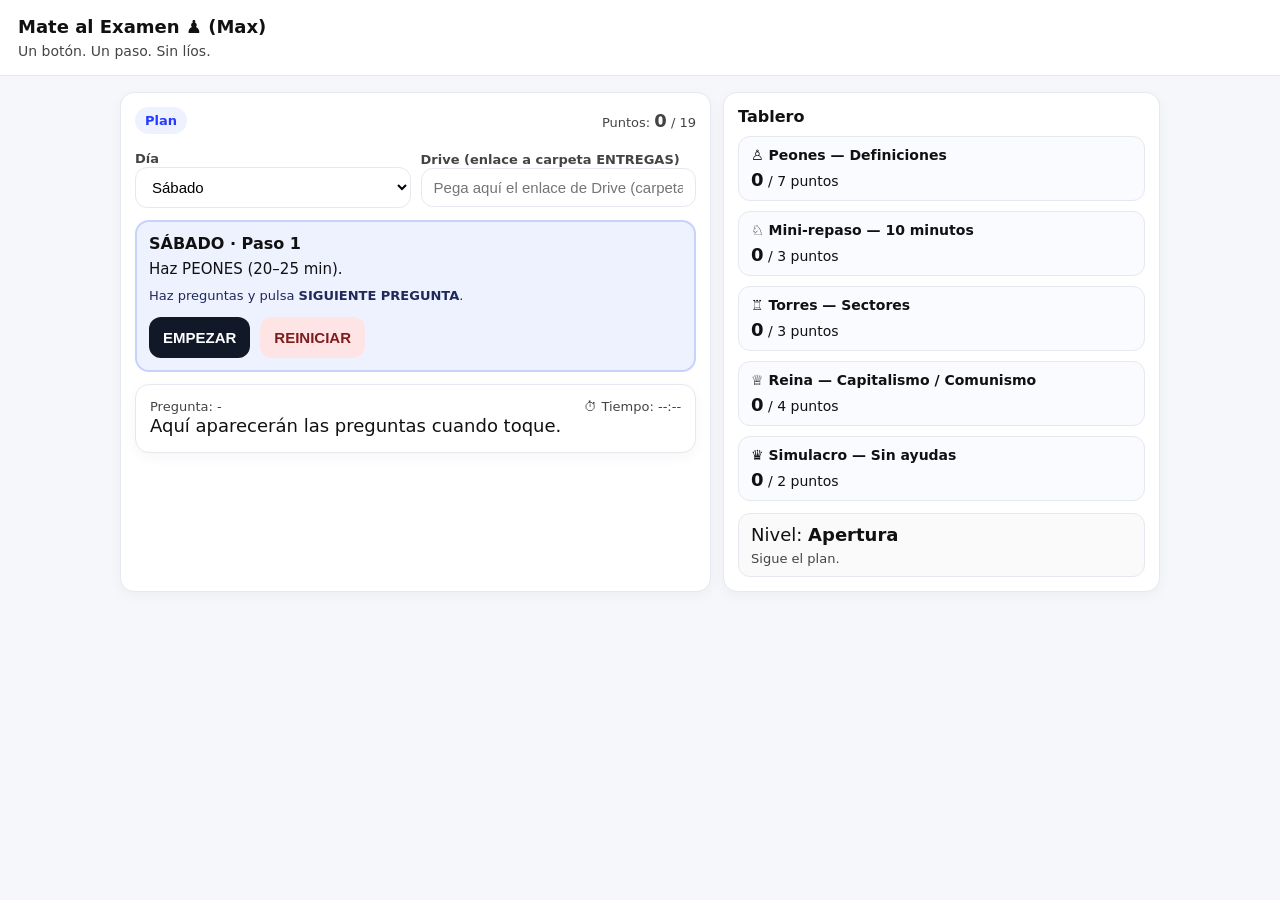
==== index.html @ e2fe70db "Add files via upload" ====
<!doctype html>
<html lang="es">
<head>
  <meta charset="utf-8" />
  <meta name="viewport" content="width=device-width,initial-scale=1" />
  <title>Mate al Examen ♟️ (Max)</title>
  <style>
    :root{font-size:18px}
    body{font-family:system-ui,-apple-system,Segoe UI,Roboto,Arial,sans-serif;margin:0;background:#f6f7fb;color:#111}
    header{background:#fff;padding:16px 18px;border-bottom:1px solid #e6e8ef;position:sticky;top:0;z-index:5}
    h1{font-size:18px;margin:0 0 6px 0}
    .sub{font-size:14px;color:#444;margin:0}
    main{max-width:1040px;margin:0 auto;padding:16px}
    .row{display:grid;grid-template-columns:1fr;gap:12px}
    .card{background:#fff;border:1px solid #e6e8ef;border-radius:14px;padding:14px;box-shadow:0 4px 14px rgba(0,0,0,.04)}
    .meta{font-size:13px;color:#444}
    .pill{display:inline-block;padding:6px 10px;border-radius:999px;background:#eef2ff;color:#243bff;font-weight:900;font-size:13px}
    .big{font-size:18px;font-weight:900}
    .controls{display:flex;gap:10px;flex-wrap:wrap;align-items:center}
    button{border:0;border-radius:12px;padding:12px 14px;cursor:pointer;font-weight:900;font-size:15px}
    button:disabled{opacity:.45;cursor:not-allowed}
    .btnPrimary{background:#111827;color:#fff}
    .btnGhost{background:#eef2ff;color:#1f2a5a}
    .btnDanger{background:#ffe4e6;color:#7f1d1d}
    select,input[type="url"],textarea{
      width:100%;padding:10px 12px;border-radius:12px;border:1px solid #e6e8ef;font-size:15px;
      background:#fff;box-sizing:border-box
    }
    textarea{min-height:84px;resize:vertical}

    .board{display:grid;grid-template-columns:1fr;gap:10px}
    .piece{border:1px solid #e6e8ef;border-radius:12px;padding:10px 12px;background:#fafbff}
    .piece h3{margin:0;font-size:14px}
    .piece p{margin:6px 0 0 0;font-size:14px}

    .qTop{display:flex;justify-content:space-between;align-items:center;gap:8px;flex-wrap:wrap}
    .qTitle{font-size:16px;font-weight:900;margin:10px 0 8px 0}
    .qText{margin:0 0 10px 0;line-height:1.35}
    .choices{display:grid;gap:10px}
    .choice{
      border:2px solid #e6e8ef;border-radius:12px;padding:10px 12px;background:#fff;
      display:flex;gap:10px;align-items:flex-start;cursor:pointer
    }
    .choice input{margin-top:4px;transform:scale(1.2)}
    .choice strong{font-size:14px}
    .choice span{font-size:15px}
    .choice.correct{border-color:#16a34a;background:#ecfdf5}
    .choice.wrong{border-color:#dc2626;background:#fef2f2}

    .feedback{margin-top:10px;padding:10px 12px;border-radius:12px;border:1px solid #e6e8ef;background:#fafafa}
    .feedback .ok{color:#166534;font-weight:900}
    .feedback .no{color:#7f1d1d;font-weight:900}
    .hidden{display:none}

    .stepBox{border:2px solid #c7d2fe;background:#eef2ff;border-radius:14px;padding:12px}
    .stepTitle{font-weight:900;font-size:16px;margin:0 0 6px 0}
    .stepLine{margin:0;font-size:15px;line-height:1.35}
    .stepHint{margin:8px 0 0 0;font-size:13px;color:#1f2a5a;line-height:1.35}

    .writeBox{border:2px solid #e6e8ef;border-radius:12px;padding:12px;background:#fff}
    .badge{display:inline-block;padding:2px 8px;border-radius:999px;border:1px solid #e6e8ef;font-size:12px;margin-right:6px;margin-top:6px}
    .badge.ok{border-color:#16a34a;background:#ecfdf5}
    .badge.no{border-color:#dc2626;background:#fef2f2}

    .bannerDone{border:2px solid #16a34a;background:#ecfdf5;border-radius:14px;padding:12px;margin-top:12px}
    .bannerDone .t{font-weight:1000;font-size:18px;margin:0 0 6px 0}
    .bannerDone .p{margin:0;font-size:15px}
    .bannerDone .next{margin-top:10px;font-size:15px;font-weight:900}

    @media (min-width:980px){.row{grid-template-columns:1.15fr .85fr}}
  </style>
</head>

<body>
<header>
  <h1>Mate al Examen ♟️ (Max)</h1>
  <p class="sub">Un botón. Un paso. Sin líos.</p>
</header>

<main>
  <div class="row">
    <!-- IZQ -->
    <section class="card">
      <div class="qTop">
        <span class="pill" id="modePill">Plan</span>
        <span class="meta">Puntos: <span class="big" id="points">0</span> / <span id="pointsMax">0</span></span>
      </div>

      <div class="controls" style="margin-top:12px;">
        <div style="flex:1;min-width:230px;">
          <label class="meta"><strong>Día</strong></label>
          <select id="daySelect">
            <option value="sat">Sábado</option>
            <option value="sun">Domingo</option>
            <option value="mon">Lunes</option>
            <option value="tue">Martes</option>
          </select>
        </div>
        <div style="flex:1;min-width:230px;">
          <label class="meta"><strong>Drive (enlace a carpeta ENTREGAS)</strong></label>
          <input id="driveLink" type="url" placeholder="Pega aquí el enlace de Drive (carpeta ENTREGAS)" />
        </div>
      </div>

      <div class="stepBox" style="margin-top:12px;">
        <p class="stepTitle" id="stepTitle">Pulsa EMPEZAR</p>
        <p class="stepLine" id="stepLine">Hoy haremos una parte del examen.</p>
        <p class="stepHint" id="stepHint">Regla: usa EMPEZAR y SIGUIENTE PREGUNTA.</p>

        <div class="controls" style="margin-top:12px;">
          <button class="btnPrimary" id="mainBtn">EMPEZAR</button>
          <button class="btnGhost hidden" id="openDriveBtn">ABRIR DRIVE</button>
          <button class="btnDanger" id="resetBtn">REINICIAR</button>
        </div>
      </div>

      <section class="card" style="margin-top:12px;">
        <div class="qTop">
          <div class="meta" id="qMeta">Pregunta: -</div>
          <div class="meta">⏱ Tiempo: <span id="timer">--:--</span></div>
        </div>

        <div id="quizArea" class="hidden">
          <div class="qTitle" id="qTitle"></div>
          <p class="qText" id="qText"></p>

          <div class="choices hidden" id="choices"></div>

          <div class="writeBox hidden" id="writeArea">
            <label class="meta"><strong>Escribe 1 línea</strong> (máx. 12–14 palabras)</label>
            <textarea id="writeInput" placeholder="Ejemplo: La agricultura es el trabajo de la tierra para obtener alimentos."></textarea>
            <div class="controls" style="margin-top:10px;">
              <button class="btnPrimary" id="checkWriteBtn">COMPROBAR</button>
              <button class="btnGhost" id="showModelBtn">VER MODELO</button>
            </div>
            <div class="meta" style="margin-top:8px;">Plantilla: <strong>“X es…” + “para…”</strong> + punto.</div>
          </div>

          <div class="feedback hidden" id="feedbackBox">
            <div id="feedbackMain"></div>
            <div class="meta" id="feedbackTip" style="margin-top:6px;"></div>
            <div class="meta" id="keywordBox" style="margin-top:8px;"></div>
          </div>

          <div class="controls" style="margin-top:12px;">
            <button class="btnGhost" id="nextBtn" disabled>SIGUIENTE PREGUNTA</button>
          </div>

          <div class="bannerDone hidden" id="doneBanner">
            <p class="t" id="doneTitle">✅ Hecho</p>
            <p class="p" id="doneText">Ahora toca el siguiente paso.</p>
            <p class="next">👉 PULSA <strong>CONTINUAR</strong> arriba.</p>
          </div>
        </div>

        <div id="idleArea">
          <p style="margin:0;line-height:1.35;">Aquí aparecerán las preguntas cuando toque.</p>
        </div>
      </section>
    </section>

    <!-- DER -->
    <section class="card">
      <h2 style="margin:0 0 10px 0;font-size:16px;">Tablero</h2>
      <div class="board" id="board"></div>
      <div class="feedback" style="margin-top:12px;">
        Nivel: <strong id="levelText">Apertura</strong>
        <div class="meta" id="levelHint" style="margin-top:6px;"></div>
      </div>
    </section>
  </div>
</main>

<script>
/* =======================
   PREGUNTAS (claras)
   ======================= */
const QUESTION_BANK = [
  { id:"peones", title:"♙ Peones — Definiciones", pointsPerQuestion:1, timeLimitSeconds: 7*60,
    questions:[
      { type:"mc", title:"Empresa", text:"¿Qué es una <strong>empresa</strong>?",
        explanation:"Empresa = grupo organizado que produce o vende bienes/servicios.",
        choices:[
          {label:"A", text:"Grupo organizado que produce o vende bienes/servicios.", correct:true},
          {label:"B", text:"Solo un supermercado.", correct:false},
          {label:"C", text:"Una ley del Estado.", correct:false},
        ]},
      { type:"mc", title:"Demanda", text:"La <strong>demanda</strong> es…",
        explanation:"Demanda = lo que la gente quiere y puede comprar.",
        choices:[
          {label:"A", text:"Lo que la gente quiere y puede comprar.", correct:true},
          {label:"B", text:"Lo que hay para vender.", correct:false},
          {label:"C", text:"El dinero que paga la empresa.", correct:false},
        ]},
      { type:"short", title:"Agricultura (1 línea)", text:"¿Qué es la <strong>agricultura</strong>?",
        model:"La agricultura es el trabajo de la tierra para obtener alimentos.",
        keywords:["tierra","trabajo","alimentos","cultivos"], minKeywords:2 },
      { type:"short", title:"Capital (1 línea)", text:"¿Qué es el <strong>capital</strong>?",
        model:"El capital es dinero y máquinas que se usan para producir.",
        keywords:["dinero","maquinas","producir"], minKeywords:2 },
      { type:"short", title:"Sindicatos (1 línea)", text:"¿Qué son los <strong>sindicatos</strong>?",
        model:"Los sindicatos son grupos de trabajadores que defienden derechos.",
        keywords:["trabajadores","defienden","derechos","salario","condiciones"], minKeywords:2 },
      { type:"short", title:"Globalización (1 línea)", text:"¿Qué es la <strong>globalización</strong>?",
        model:"La globalización es la conexión económica entre países (comercio).",
        keywords:["conexion","paises","comercio","mundo"], minKeywords:2 },
      { type:"short", title:"Patronal (1 línea)", text:"¿Qué es la <strong>patronal</strong>?",
        model:"La patronal representa a los empresarios y a las empresas.",
        keywords:["empresarios","empresas","representa"], minKeywords:2 },
    ]
  },

  { id:"minirepaso", title:"♘ Mini-repaso — 10 minutos", pointsPerQuestion:1, timeLimitSeconds: 10*60,
    questions:[
      { type:"mc", title:"Mini: Globalización", text:"Globalización significa…",
        explanation:"Conexión económica entre países.",
        choices:[
          {label:"A", text:"Economías conectadas entre países (comercio/empresas).", correct:true},
          {label:"B", text:"Vivir siempre en el mismo barrio.", correct:false},
          {label:"C", text:"Que el Estado fija todos los precios siempre.", correct:false},
        ]},
      { type:"mc", title:"Mini: Empresa", text:"Una empresa es…",
        explanation:"Organización que produce/vende bienes o servicios.",
        choices:[
          {label:"A", text:"Un grupo organizado que produce o vende bienes/servicios.", correct:true},
          {label:"B", text:"Una asignatura.", correct:false},
          {label:"C", text:"Un impuesto.", correct:false},
        ]},
      { type:"short", title:"⭐ BONUS: ejemplo real (1 línea)", text:"Escribe 1 ejemplo real de globalización.",
        model:"Ejemplo: Camiseta comprada aquí, fabricada en otro país.",
        keywords:["pais","fabric","compr","marca","china","espana","eeuu","vietnam","mundo"], minKeywords:1 },
    ]
  },

  { id:"torres", title:"♖ Torres — Sectores", pointsPerQuestion:1, timeLimitSeconds: 7*60,
    questions:[
      { type:"mc", title:"Ganadería", text:"La <strong>ganadería</strong> es del sector…",
        explanation:"Ganadería = sector primario.",
        choices:[
          {label:"A", text:"Primario", correct:true},
          {label:"B", text:"Secundario", correct:false},
          {label:"C", text:"Terciario", correct:false},
        ]},
      { type:"mc", title:"Comercio", text:"El <strong>comercio</strong> es del sector…",
        explanation:"Comercio = sector terciario.",
        choices:[
          {label:"A", text:"Primario", correct:false},
          {label:"B", text:"Secundario", correct:false},
          {label:"C", text:"Terciario", correct:true},
        ]},
      { type:"short", title:"Sector primario (1 línea)", text:"Define <strong>sector primario</strong>.",
        model:"Sector primario: obtiene recursos de la naturaleza (agricultura, pesca).",
        keywords:["naturaleza","recursos","agricultura","pesca","mineria"], minKeywords:2 },
    ]
  },

  { id:"reina", title:"♕ Reina — Capitalismo / Comunismo", pointsPerQuestion:1, timeLimitSeconds: 7*60,
    questions:[
      { type:"short", title:"Capitalismo (1 línea)", text:"Explica <strong>sistema capitalista</strong>.",
        model:"Capitalismo: propiedad privada y precios por oferta y demanda.",
        keywords:["propiedad","privada","oferta","demanda","precios"], minKeywords:2 },
      { type:"short", title:"Comunismo (1 línea)", text:"Explica <strong>sistema comunista</strong>.",
        model:"Comunismo: propiedad estatal y planificación del Estado.",
        keywords:["estado","propiedad","publica","planificacion"], minKeywords:2 },
      { type:"short", title:"Regulación de precios (1 línea)", text:"¿Cómo se regulan los <strong>precios</strong>?",
        model:"Capitalismo: oferta-demanda; comunismo: el Estado controla precios.",
        keywords:["oferta","demanda","estado","controla","fija"], minKeywords:2 },
      { type:"short", title:"Medios de producción (1 línea)", text:"¿Qué son los <strong>medios de producción</strong>?",
        model:"Son fábricas, tierras y máquinas para producir bienes.",
        keywords:["fabricas","tierras","maquinas","producir"], minKeywords:2 },
    ]
  },

  { id:"simulacro", title:"♛ Simulacro — Sin ayudas", pointsPerQuestion:1, timeLimitSeconds: 25*60,
    questions:[
      { type:"mc", title:"Precios (simulacro)", text:"En capitalismo el precio depende de…",
        explanation:"Oferta y demanda.",
        allowModel:false,
        choices:[
          {label:"A", text:"Oferta y demanda", correct:true},
          {label:"B", text:"Suerte", correct:false},
          {label:"C", text:"Siempre el Estado", correct:false},
        ]},
      { type:"short", title:"Globalización (simulacro)", text:"Define globalización (1 línea).",
        model:"La globalización es la conexión económica entre países.",
        keywords:["conexion","paises","comercio"], minKeywords:2,
        allowModel:false },
    ]
  }
];

/* =======================
   PLAN (muy claro)
   - Cada día: 1 ejemplo + 3 vídeos LSE a Drive
   ======================= */
const GUIDED_PLAN = {
  sat: [
    { kind:"piece", title:"SÁBADO · Paso 1", line:"Haz PEONES (20–25 min).", pieceId:"peones" },
    { kind:"piece", title:"SÁBADO · Paso 2", line:"Mini-repaso (10 min) + BONUS.", pieceId:"minirepaso" },
    { kind:"drive_pack", title:"SÁBADO · Paso 3 (DRIVE)", line:"Sube 1 ejemplo + 3 vídeos en LSE.",
      examplePrompt:"Ejemplo escrito (1 línea): globalización en tu vida (móvil/ropa/comida).",
      lsePrompts:["LSE 1: Capital (1 línea).","LSE 2: Sindicatos (1 línea).","LSE 3: Patronal (1 línea)."],
      showDrive:true },
    { kind:"done", title:"SÁBADO · Fin", line:"✅ Sábado terminado." }
  ],
  sun: [
    { kind:"piece", title:"DOMINGO · Paso 1", line:"Haz TORRES (sectores).", pieceId:"torres" },
    { kind:"piece", title:"DOMINGO · Paso 2", line:"Haz REINA (capitalismo / comunismo).", pieceId:"reina" },
    { kind:"drive_pack", title:"DOMINGO · Paso 3 (DRIVE)", line:"Sube 1 ejemplo + 3 vídeos en LSE.",
      examplePrompt:"Ejemplo escrito (1 línea): un trabajo del sector primario/secundario/terciario en tu barrio.",
      lsePrompts:["LSE 1: Sector primario (1 línea + ejemplo).","LSE 2: Sector terciario (1 línea + ejemplo).","LSE 3: Globalización (1 línea + ejemplo)."],
      showDrive:true },
    { kind:"done", title:"DOMINGO · Fin", line:"✅ Domingo terminado." }
  ],
  mon: [
    { kind:"piece", title:"LUNES · Paso 1", line:"Haz SIMULACRO (sin ayudas).", pieceId:"simulacro", strictNoModel:true },
    { kind:"drive_pack", title:"LUNES · Paso 2 (DRIVE)", line:"Sube 1 ejemplo + 3 vídeos en LSE.",
      examplePrompt:"Ejemplo escrito (1 línea): oferta y demanda en una tienda (sube/baja el precio).",
      lsePrompts:["LSE 1: Oferta (1 línea + ejemplo).","LSE 2: Demanda (1 línea + ejemplo).","LSE 3: Precio (si sube demanda y baja oferta)."],
      showDrive:true },
    { kind:"done", title:"LUNES · Fin", line:"✅ Lunes terminado." }
  ],
  tue: [
    { kind:"piece", title:"MARTES · Paso 1", line:"Repite la pieza más floja (Torres o Reina).", pieceId:"__WORST__" },
    { kind:"drive_pack", title:"MARTES · Paso 2 (DRIVE)", line:"Sube 1 ejemplo + 3 vídeos en LSE.",
      examplePrompt:"Ejemplo escrito (1 línea): medios de producción (fábrica/tierra/máquinas) y quién los posee.",
      lsePrompts:["LSE 1: Capitalismo (1 línea + ejemplo).","LSE 2: Comunismo (1 línea + ejemplo).","LSE 3: Regulación de precios (capitalismo vs comunismo)."],
      showDrive:true },
    { kind:"done", title:"MARTES · Fin", line:"✅ Listo para el examen." }
  ]
};

/* =======================
   MOTOR (simple)
   ======================= */
const state = {
  day:"sat", stepIndex:0, mode:"plan",
  pieceId:null, qIndex:0,
  points:0, pointsMax:0,
  answered:false,
  timer:null, timeLeft:0,
  perPieceScore:{},
  currentWriteChecked:false,
  strictNoModel:false,
  awaitingContinue:false,
};

function $(id){return document.getElementById(id)}
function escapeHtml(str){
  return String(str).replace(/[&<>"']/g, s => ({'&':'&amp;','<':'&lt;','>':'&gt;','"':'&quot;',"'":'&#39;'}[s]));
}
function normalizeText(s){
  return String(s).toLowerCase()
    .normalize("NFD").replace(/[\u0300-\u036f]/g,"")
    .replace(/[^a-z0-9\s]/g," ")
    .replace(/\s+/g," ").trim();
}

function setModePill(t){$("modePill").textContent=t}
function updatePointsUI(){$("points").textContent=state.points}
function stopTimer(){ if(state.timer) clearInterval(state.timer); state.timer=null; }
function updateTimerUI(){
  const m=Math.max(0,Math.floor(state.timeLeft/60));
  const s=Math.max(0,state.timeLeft%60);
  $("timer").textContent=`${String(m).padStart(2,"0")}:${String(s).padStart(2,"0")}`;
}

function getPieceById(id){return QUESTION_BANK.find(p=>p.id===id)}
function getCurrentPiece(){return getPieceById(state.pieceId)}
function getCurrentQuestion(){return getCurrentPiece().questions[state.qIndex]}
function driveOk(){return $("driveLink").value.trim().startsWith("http")}
function getStep(){return GUIDED_PLAN[state.day][state.stepIndex]}

function computePointsMax(){
  let total=0;
  for(const p of QUESTION_BANK) total += p.questions.length * p.pointsPerQuestion;
  state.pointsMax=total;
  $("pointsMax").textContent=total;
}

function renderBoard(){
  const board=$("board"); board.innerHTML="";
  for(const piece of QUESTION_BANK){
    const sc=state.perPieceScore[piece.id];
    const div=document.createElement("div");
    div.className="piece";
    div.innerHTML=`<h3>${piece.title}</h3><p><span class="big">${sc.points}</span> / ${sc.max} puntos</p>`;
    board.appendChild(div);
  }
}

function updateLevel(){
  const p=state.points, max=state.pointsMax;
  let level="Apertura", hint="Sigue el plan.";
  if(p>=Math.ceil(max*0.85)){level="Jaque mate ♟️";hint="Repaso suave.";}
  else if(p>=Math.ceil(max*0.65)){level="Juego sólido";hint="Refuerza lo flojo.";}
  else if(p>=Math.ceil(max*0.35)){level="Juego en desarrollo";hint="Vas bien.";}
  $("levelText").textContent=level;
  $("levelHint").textContent=hint;
}

function getWorstPieceId(){
  let worst=null;
  for(const piece of QUESTION_BANK){
    if(piece.id==="simulacro") continue;
    if(piece.id==="minirepaso") continue;
    const sc=state.perPieceScore[piece.id];
    const ratio=sc.max? sc.points/sc.max : 0;
    if(!worst || ratio<worst.ratio) worst={id:piece.id,ratio};
  }
  return worst?.id || "torres";
}

function showStepUI(){
  const step=getStep();
  setModePill("Plan");

  $("stepTitle").textContent=step.title;
  $("stepLine").textContent=step.line;

  if(state.awaitingContinue) $("mainBtn").textContent="CONTINUAR";
  else if(step.kind==="piece") $("mainBtn").textContent="EMPEZAR";
  else if(step.kind==="drive_pack") $("mainBtn").textContent="YA LO HE SUBIDO TODO → CONTINUAR";
  else $("mainBtn").textContent="FIN";

  if(step.kind==="piece"){
    $("stepHint").innerHTML='Haz preguntas y pulsa <strong>SIGUIENTE PREGUNTA</strong>.';
  } else if(step.kind==="drive_pack"){
    const need = driveOk()? "" : "<br><strong>Antes:</strong> pega el enlace de Drive arriba.";
    const lse = (step.lsePrompts||[]).map(x=>"• "+escapeHtml(x)).join("<br>");
    $("stepHint").innerHTML =
      `<strong>Sube a Drive:</strong><br>`+
      `• ${escapeHtml(step.examplePrompt)}<br>`+
      `${lse}`+
      need;
  } else {
    $("stepHint").textContent="Buen trabajo.";
  }

  const showDrive = !!step.showDrive && driveOk();
  $("openDriveBtn").classList.toggle("hidden", !showDrive);
  $("openDriveBtn").disabled = !showDrive;
}

function goNextStep(){
  const steps=GUIDED_PLAN[state.day];
  if(state.stepIndex < steps.length-1){
    state.stepIndex += 1;
    showStepUI();
    $("quizArea").classList.add("hidden");
    $("idleArea").classList.remove("hidden");
  }
}

function handleMainBtn(){
  if(state.awaitingContinue){
    state.awaitingContinue=false;
    $("doneBanner").classList.add("hidden");
    goNextStep();
    return;
  }

  const step=getStep();

  if(step.kind==="piece"){
    let pid=step.pieceId;
    if(pid==="__WORST__") pid=getWorstPieceId();
    state.strictNoModel=!!step.strictNoModel;
    startPiece(pid);
    return;
  }

  if(step.kind==="drive_pack"){
    if(!driveOk()){
      alert("Pega arriba el enlace de Drive (carpeta ENTREGAS).");
      return;
    }
    goNextStep();
    return;
  }

  if(step.kind==="done"){
    alert("✅ Fin.");
    return;
  }
}

function startPiece(pieceId){
  state.mode="playing";
  setModePill("Jugando");
  state.pieceId=pieceId;
  state.qIndex=0;
  state.answered=false;
  state.currentWriteChecked=false;

  $("idleArea").classList.add("hidden");
  $("quizArea").classList.remove("hidden");
  $("doneBanner").classList.add("hidden");
  $("nextBtn").disabled=true;

  renderQuestion();
  startTimerForPiece();
}

function startTimerForPiece(){
  stopTimer();
  const piece=getCurrentPiece();
  state.timeLeft=piece.timeLimitSeconds;
  updateTimerUI();
  state.timer=setInterval(()=>{
    state.timeLeft -= 1;
    updateTimerUI();
    if(state.timeLeft<=0){ stopTimer(); finishPiece(true); }
  },1000);
}

function renderQuestion(){
  const piece=getCurrentPiece();
  const q=getCurrentQuestion();
  state.answered=false;
  state.currentWriteChecked=false;

  $("qMeta").textContent=`${piece.title} — ${state.qIndex+1} / ${piece.questions.length}`;
  $("qTitle").innerHTML=q.title;
  $("qText").innerHTML=q.text;

  $("feedbackBox").classList.add("hidden");
  $("feedbackMain").innerHTML="";
  $("feedbackTip").textContent="";
  $("keywordBox").innerHTML="";

  $("choices").classList.add("hidden");
  $("writeArea").classList.add("hidden");
  $("doneBanner").classList.add("hidden");

  const allowModel=(q.allowModel!==false) && !state.strictNoModel;
  $("showModelBtn").classList.toggle("hidden", !allowModel);

  if(q.type==="mc") renderMC(q);
  if(q.type==="short") renderWrite(q);

  $("nextBtn").disabled=true;
}

function renderMC(q){
  const el=$("choices");
  el.classList.remove("hidden");
  el.innerHTML="";
  q.choices.forEach((c,idx)=>{
    const div=document.createElement("label");
    div.className="choice";
    div.innerHTML=`<input type="radio" name="choice" value="${idx}"><div><strong>${c.label}</strong> <span>${escapeHtml(c.text)}</span></div>`;
    div.addEventListener("click", ()=>selectChoice(idx));
    el.appendChild(div);
  });
}

function selectChoice(idx){
  if(state.answered) return;
  const q=getCurrentQuestion();
  const correctIndex=q.choices.findIndex(c=>c.correct);
  const els=Array.from(document.querySelectorAll(".choice"));
  els.forEach((el,i)=>{
    if(i===correctIndex) el.classList.add("correct");
    if(i===idx && i!==correctIndex) el.classList.add("wrong");
  });

  const piece=getCurrentPiece();
  const got=q.choices[idx].correct ? piece.pointsPerQuestion : 0;
  state.points += got;
  state.perPieceScore[piece.id].points += got;

  updatePointsUI(); renderBoard(); updateLevel();

  $("feedbackBox").classList.remove("hidden");
  $("feedbackMain").innerHTML = q.choices[idx].correct
    ? `<span class="ok">🟩 Correcto.</span> ${escapeHtml(q.explanation||"")}`
    : `<span class="no">🟥 Incorrecto.</span> ${escapeHtml(q.explanation||"")}`;

  state.answered=true;
  $("nextBtn").disabled=false;
}

function renderWrite(q){
  $("writeArea").classList.remove("hidden");
  $("writeInput").value="";
}

function checkWrite(){
  const piece=getCurrentPiece();
  const q=getCurrentQuestion();
  if(q.type!=="short") return;
  if(state.currentWriteChecked) return;

  const user=normalizeText($("writeInput").value||"");
  const keywords=(q.keywords||[]).map(normalizeText);
  let found=0; const foundList=[], missList=[];
  for(const k of keywords){
    if(!k) continue;
    if(user.includes(k)){found++; foundList.push(k);}
    else missList.push(k);
  }

  const min=q.minKeywords ?? 2;
  const ok=found>=min;

  const got= ok ? piece.pointsPerQuestion : 0;
  state.points += got;
  state.perPieceScore[piece.id].points += got;

  updatePointsUI(); renderBoard(); updateLevel();

  $("feedbackBox").classList.remove("hidden");
  $("feedbackMain").innerHTML = ok
    ? `<span class="ok">🟩 Bien.</span> 1 línea correcta.`
    : `<span class="no">🟥 Falta clave.</span> Mira el modelo y copia la estructura.`;

  $("feedbackTip").textContent = `Modelo: ${q.model||""}`;

  let html=`<div class="meta"><strong>Palabras clave</strong> (mín. ${min}):</div><div>`;
  for(const k of foundList) html += `<span class="badge ok">✓ ${escapeHtml(k)}</span>`;
  for(const k of missList) html += `<span class="badge no">✗ ${escapeHtml(k)}</span>`;
  html += `</div>`;
  $("keywordBox").innerHTML=html;

  state.currentWriteChecked=true;
  state.answered=true;
  $("nextBtn").disabled=false;
}

function showModel(){
  const q=getCurrentQuestion();
  if(q.type!=="short") return;
  if(state.strictNoModel || q.allowModel===false) return;
  $("feedbackBox").classList.remove("hidden");
  $("feedbackMain").innerHTML = `<span class="ok">Modelo:</span> ${escapeHtml(q.model||"")}`;
  $("feedbackTip").textContent = "Copia: X es… para…";
}

function nextQuestion(){
  const piece=getCurrentPiece();
  const q=getCurrentQuestion();

  if(q.type==="short" && !state.currentWriteChecked){
    $("feedbackBox").classList.remove("hidden");
    $("feedbackMain").innerHTML = `<span class="no">Antes:</span> pulsa <strong>COMPROBAR</strong>.`;
    return;
  }
  if(!state.answered) return;

  if(state.qIndex < piece.questions.length-1){
    state.qIndex += 1;
    renderQuestion();
  } else {
    stopTimer();
    finishPiece(false);
  }
}

function finishPiece(fromTimeout){
  const piece=getCurrentPiece();
  const sc=state.perPieceScore[piece.id];

  $("qMeta").textContent=`${piece.title} — Fin`;
  $("qTitle").textContent="Pieza terminada ✅";
  $("qText").innerHTML=`Puntos: <strong>${sc.points}</strong> / ${sc.max}.`;

  $("choices").classList.add("hidden");
  $("writeArea").classList.add("hidden");
  $("feedbackBox").classList.add("hidden");
  $("nextBtn").disabled=true;

  const nextStep = GUIDED_PLAN[state.day][Math.min(state.stepIndex+1, GUIDED_PLAN[state.day].length-1)];
  $("doneBanner").classList.remove("hidden");

  if(nextStep.kind==="drive_pack"){
    $("doneTitle").textContent="✅ Ahora toca DRIVE";
    $("doneText").textContent="Sube 1 ejemplo escrito y 3 vídeos en LSE.";
  } else if(nextStep.kind==="done"){
    $("doneTitle").textContent="✅ Día terminado";
    $("doneText").textContent="Ya has terminado por hoy.";
  } else {
    $("doneTitle").textContent="✅ Siguiente paso";
    $("doneText").textContent="Ahora toca el siguiente paso.";
  }

  state.mode="plan";
  setModePill("Plan");
  state.awaitingContinue=true;
  showStepUI();
}

function resetAll(){
  if(!confirm("¿Reiniciar TODO?")) return;
  const ok2=prompt("Escribe REINICIAR para confirmar:","");
  if(ok2!=="REINICIAR") return;

  state.points=0;
  for(const p of QUESTION_BANK) state.perPieceScore[p.id].points=0;

  state.stepIndex=0;
  state.mode="plan";
  state.pieceId=null;
  state.qIndex=0;
  state.answered=false;
  state.currentWriteChecked=false;
  state.strictNoModel=false;
  state.awaitingContinue=false;

  stopTimer();
  $("timer").textContent="--:--";
  $("quizArea").classList.add("hidden");
  $("idleArea").classList.remove("hidden");
  $("nextBtn").disabled=true;
  $("doneBanner").classList.add("hidden");

  updatePointsUI(); renderBoard(); updateLevel(); showStepUI();
}

function init(){
  for(const p of QUESTION_BANK) state.perPieceScore[p.id]={points:0,max:p.questions.length*p.pointsPerQuestion};
  computePointsMax();
  updatePointsUI(); renderBoard(); updateLevel();

  state.day="sat";
  $("daySelect").value=state.day;

  $("daySelect").addEventListener("change",()=>{
    state.day=$("daySelect").value;
    state.stepIndex=0;
    state.awaitingContinue=false;
    stopTimer();
    $("timer").textContent="--:--";
    $("quizArea").classList.add("hidden");
    $("idleArea").classList.remove("hidden");
    $("doneBanner").classList.add("hidden");
    showStepUI();
  });

  $("driveLink").addEventListener("input", showStepUI);

  $("mainBtn").addEventListener("click", handleMainBtn);

  $("openDriveBtn").addEventListener("click",()=>{
    const link=$("driveLink").value.trim();
    if(link.startsWith("http")) window.open(link,"_blank");
  });

  $("nextBtn").addEventListener("click", nextQuestion);
  $("checkWriteBtn").addEventListener("click", checkWrite);
  $("showModelBtn").addEventListener("click", showModel);
  $("resetBtn").addEventListener("click", resetAll);

  showStepUI();
}
init();
</script>
</body>
</html>
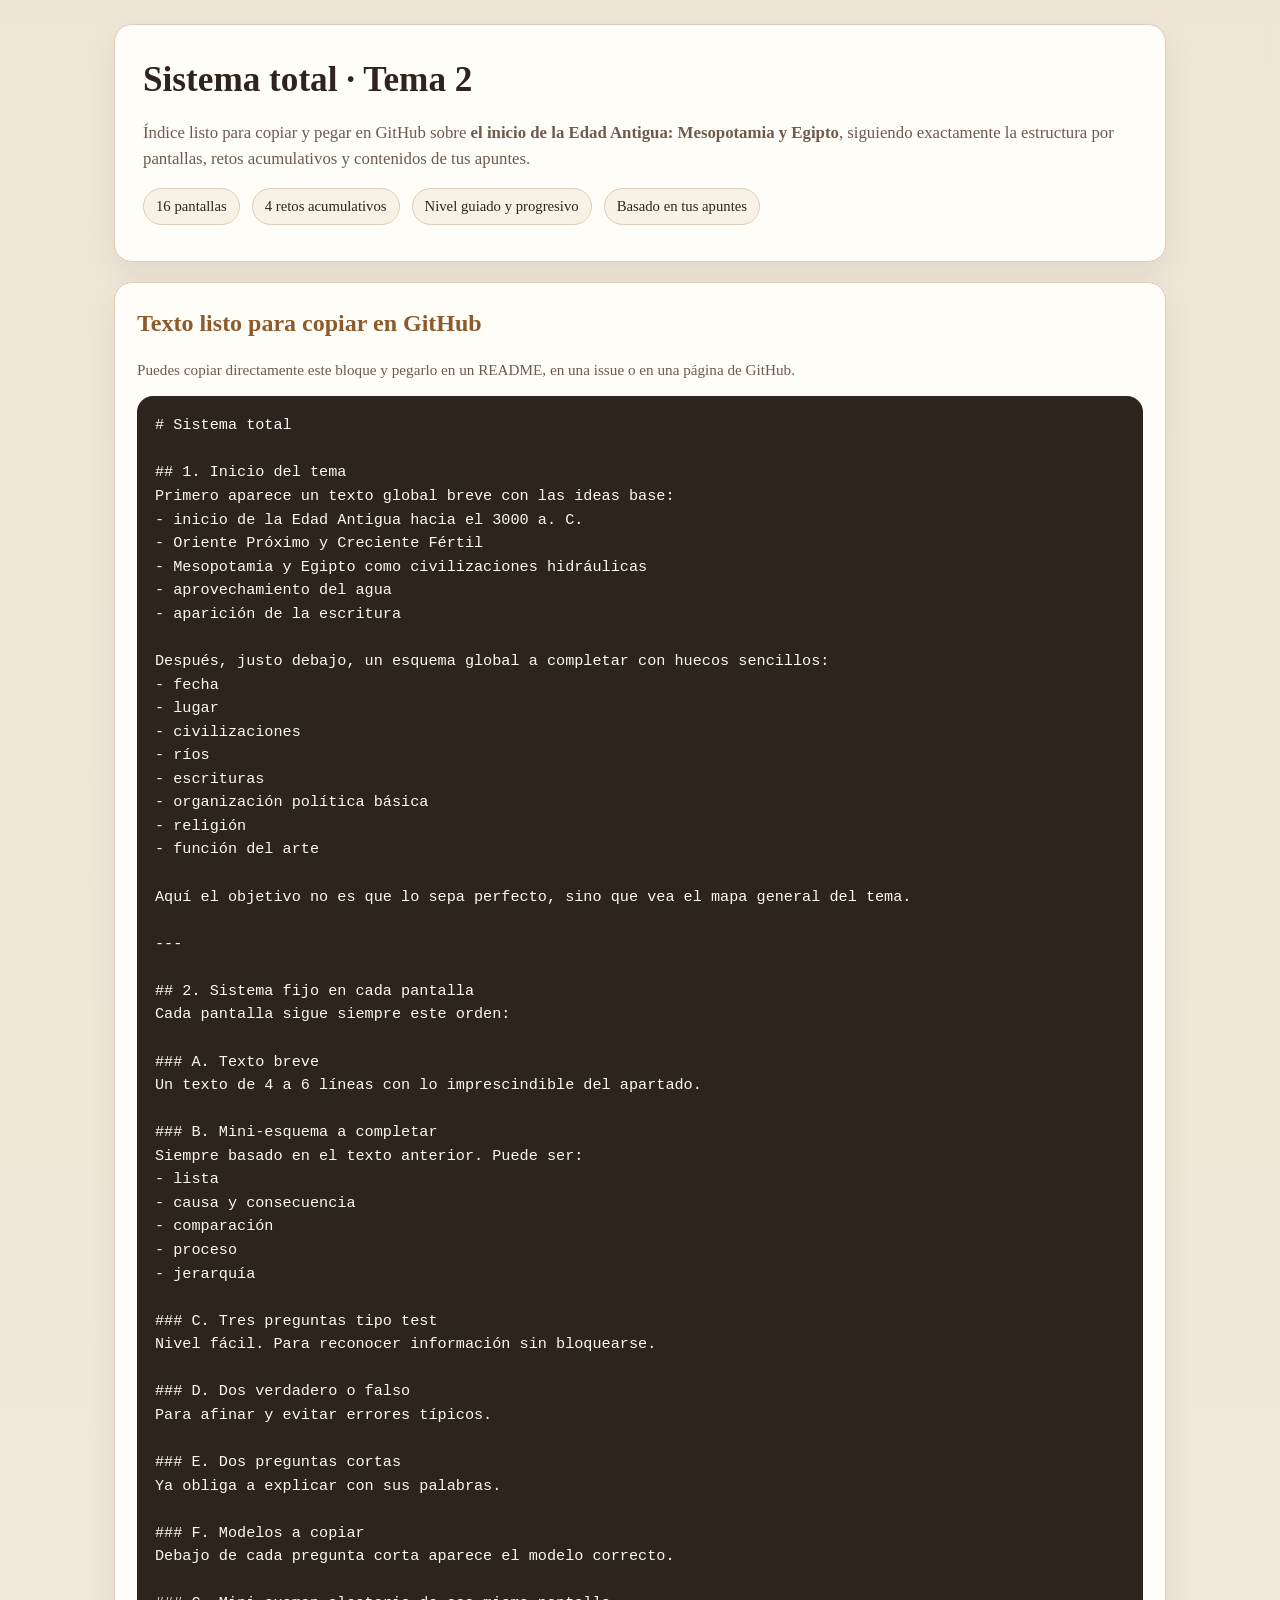
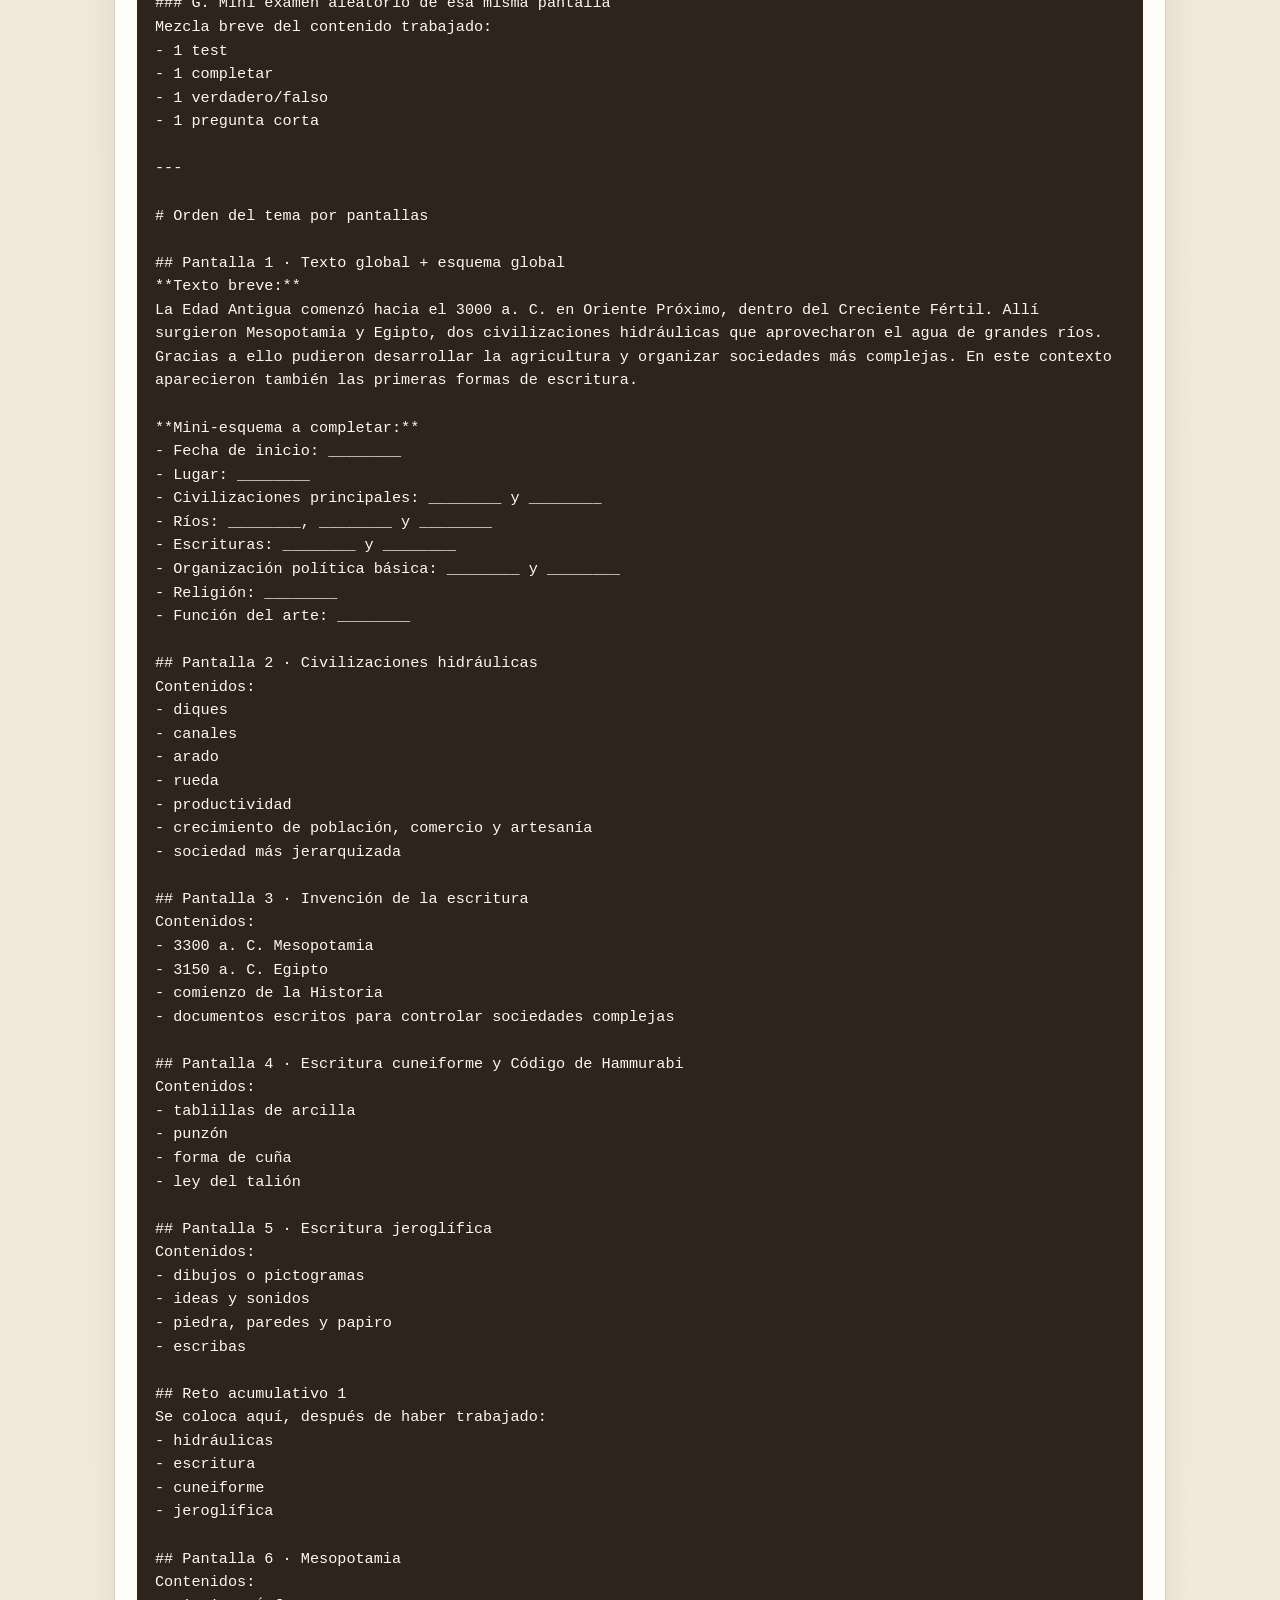
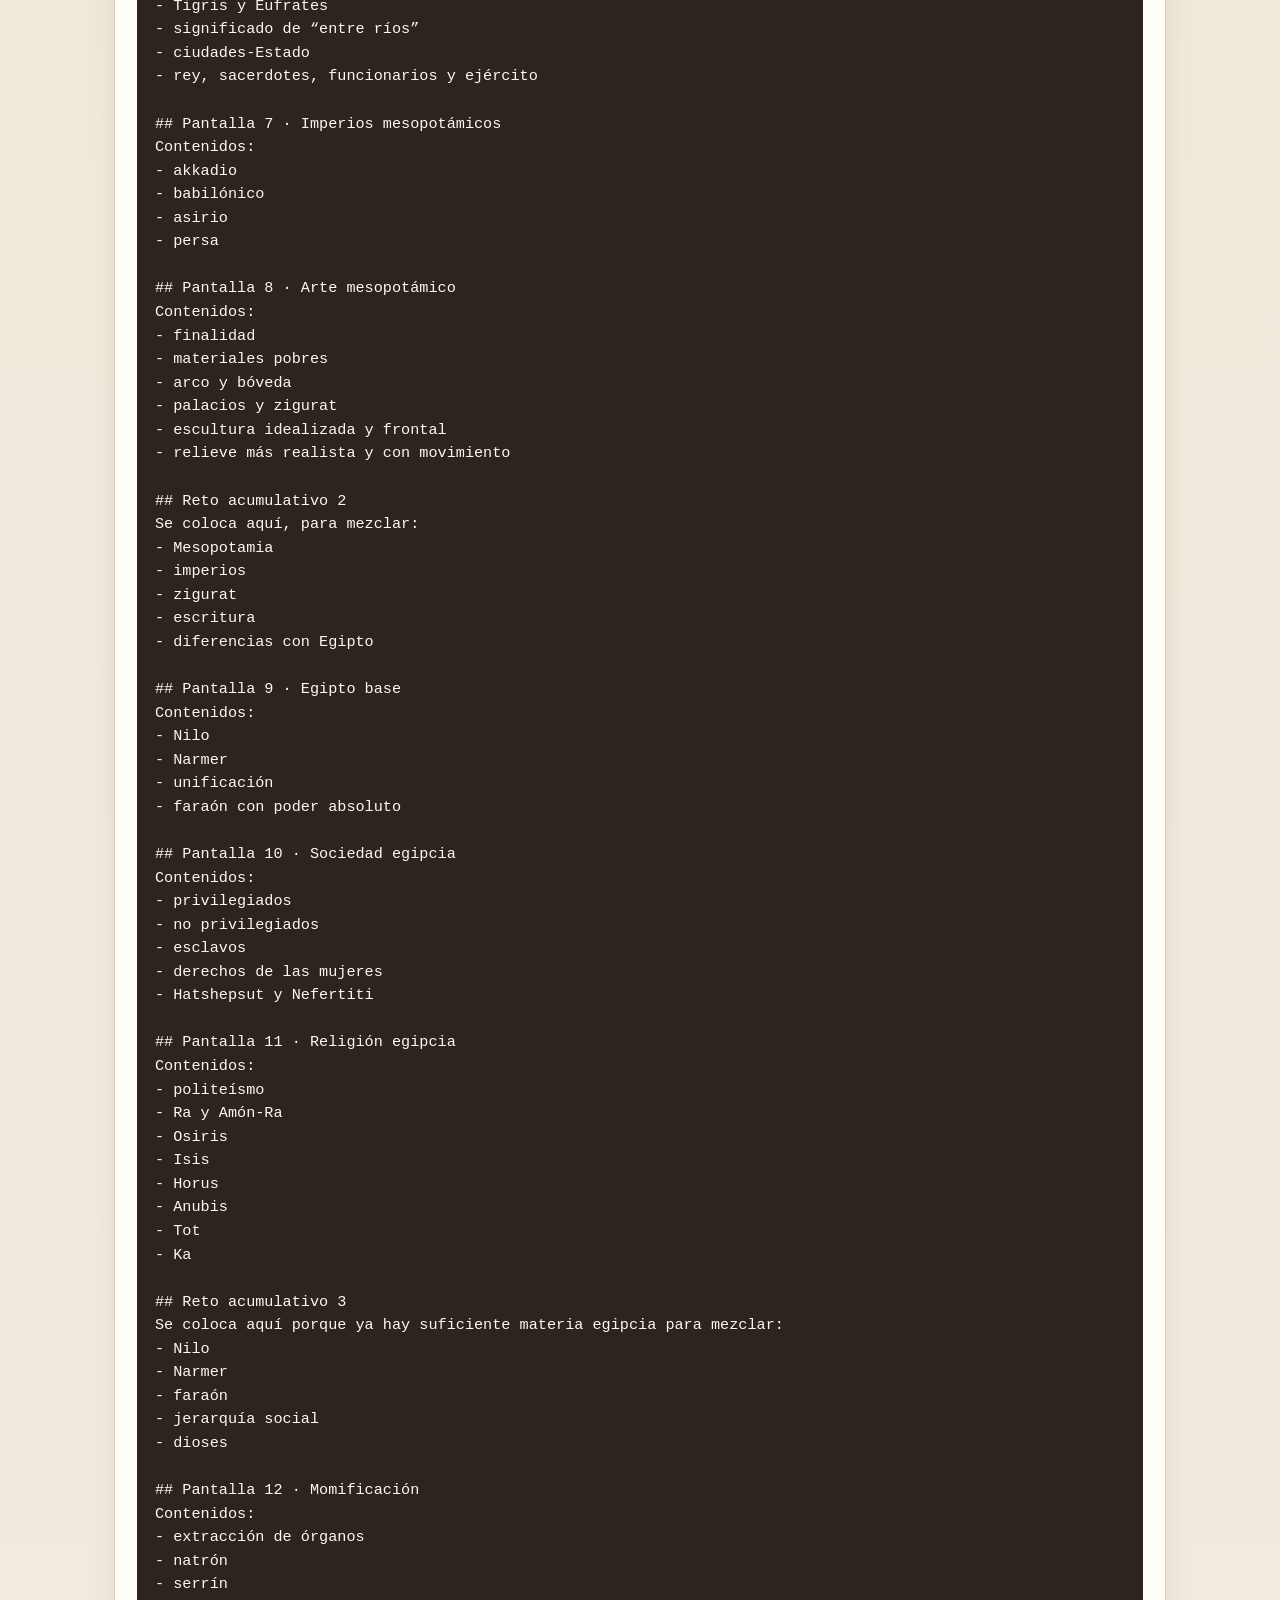
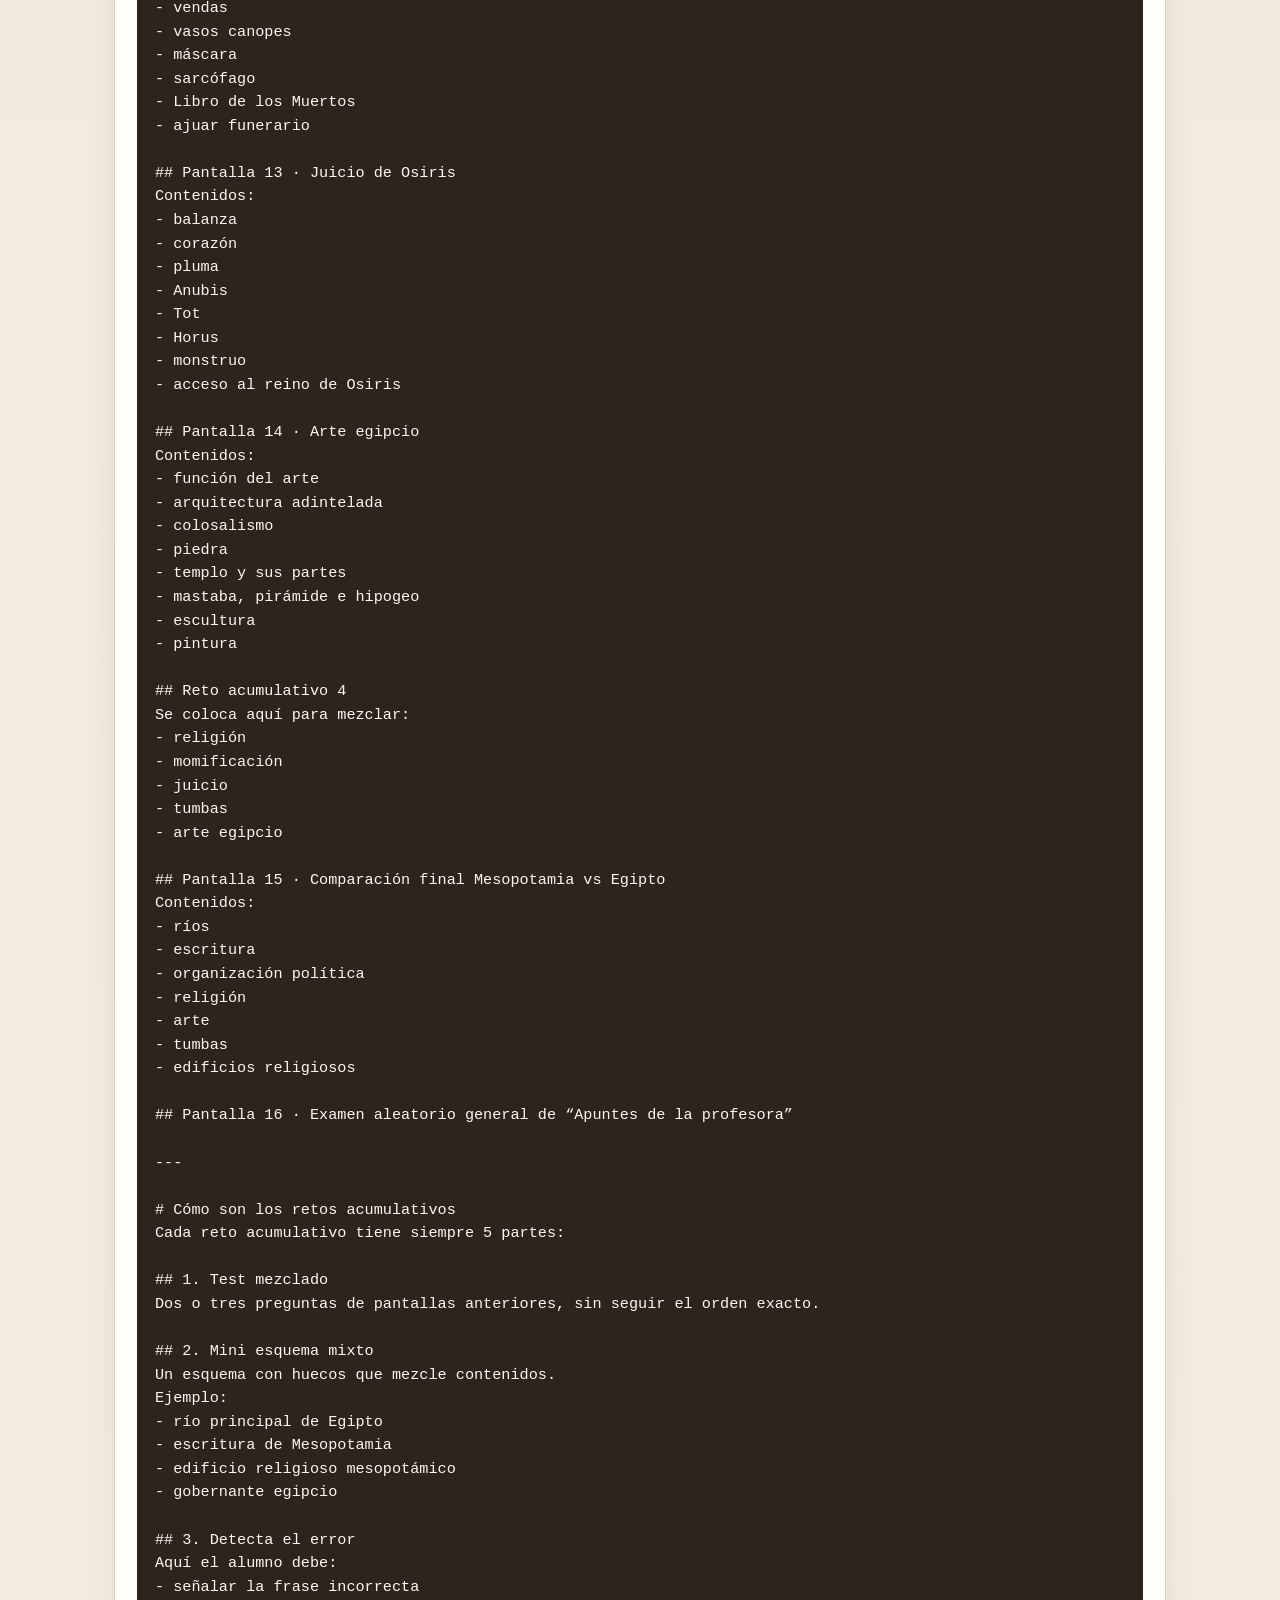
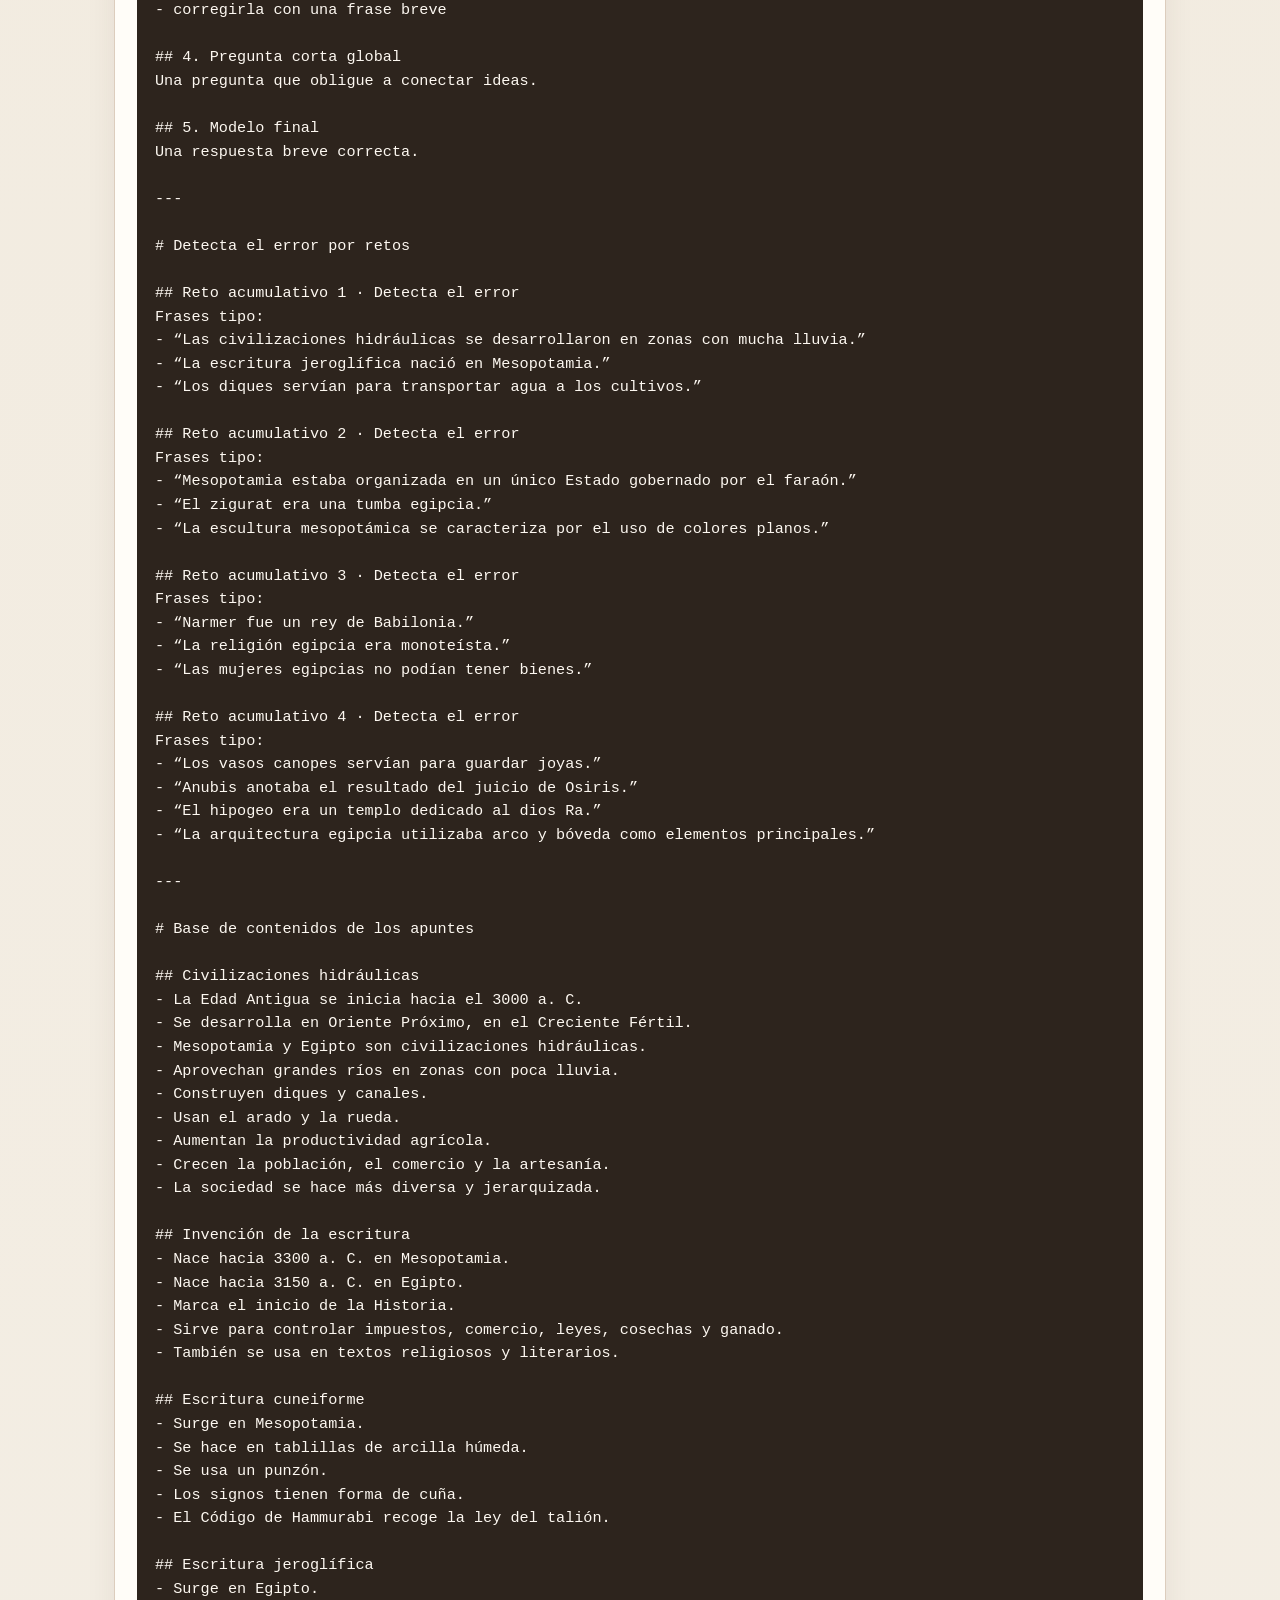
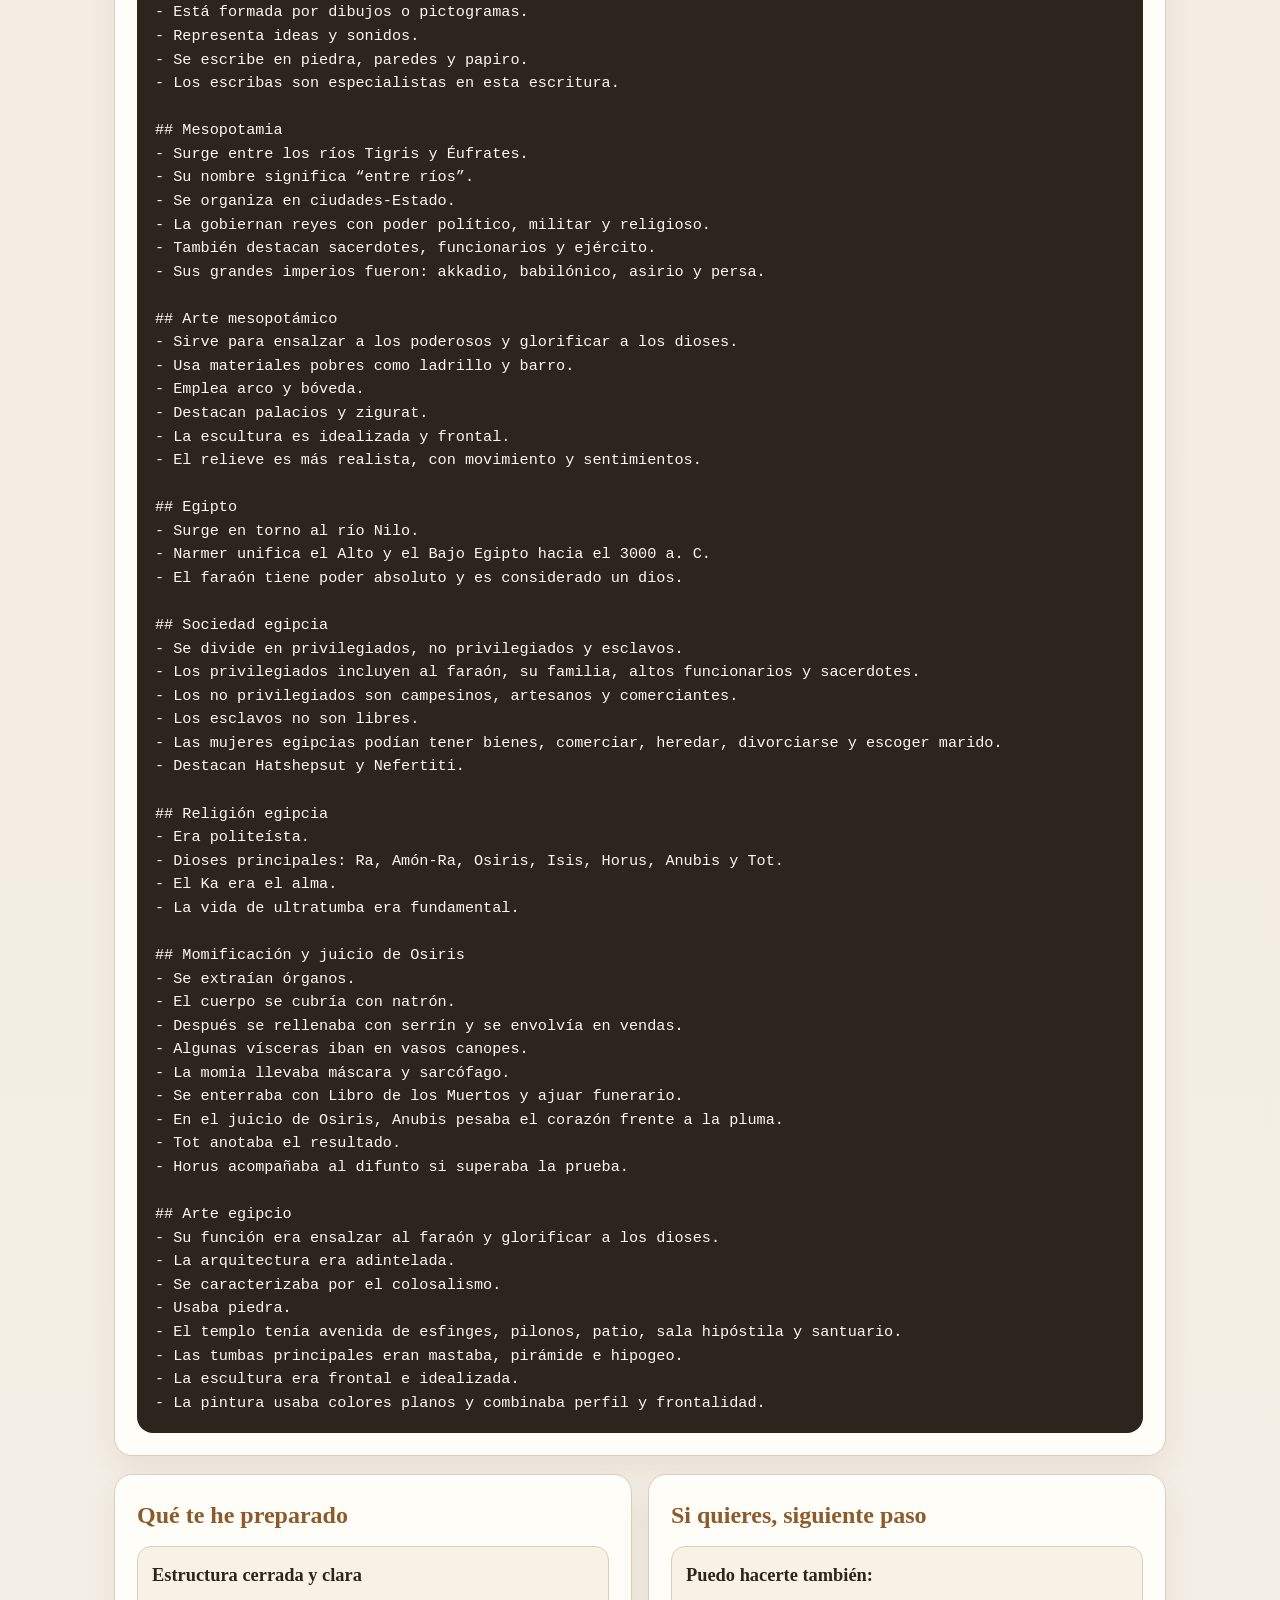
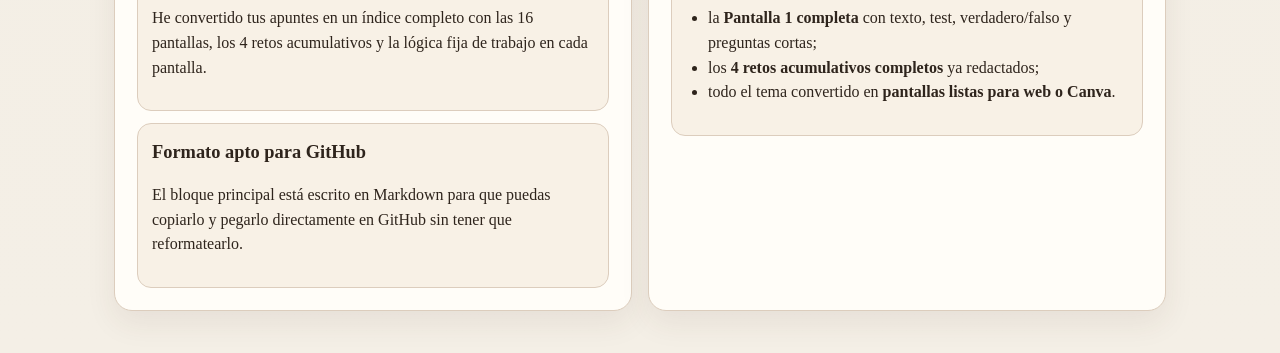
==== commit 359c91ca: "Add GitHub-ready ancient history index" ====
--- a/index.html
+++ b/index.html
@@ -1,759 +1,478 @@
-<!doctype html>
-<html lang="es">
-<head>
-  <meta charset="utf-8" />
-  <meta name="viewport" content="width=device-width,initial-scale=1" />
-  <title>Mate al Examen ♟️ (Max)</title>
-  <style>
-    :root{font-size:18px}
-    body{font-family:system-ui,-apple-system,Segoe UI,Roboto,Arial,sans-serif;margin:0;background:#f6f7fb;color:#111}
-    header{background:#fff;padding:16px 18px;border-bottom:1px solid #e6e8ef;position:sticky;top:0;z-index:5}
-    h1{font-size:18px;margin:0 0 6px 0}
-    .sub{font-size:14px;color:#444;margin:0}
-    main{max-width:1040px;margin:0 auto;padding:16px}
-    .row{display:grid;grid-template-columns:1fr;gap:12px}
-    .card{background:#fff;border:1px solid #e6e8ef;border-radius:14px;padding:14px;box-shadow:0 4px 14px rgba(0,0,0,.04)}
-    .meta{font-size:13px;color:#444}
-    .pill{display:inline-block;padding:6px 10px;border-radius:999px;background:#eef2ff;color:#243bff;font-weight:900;font-size:13px}
-    .big{font-size:18px;font-weight:900}
-    .controls{display:flex;gap:10px;flex-wrap:wrap;align-items:center}
-    button{border:0;border-radius:12px;padding:12px 14px;cursor:pointer;font-weight:900;font-size:15px}
-    button:disabled{opacity:.45;cursor:not-allowed}
-    .btnPrimary{background:#111827;color:#fff}
-    .btnGhost{background:#eef2ff;color:#1f2a5a}
-    .btnDanger{background:#ffe4e6;color:#7f1d1d}
-    select,input[type="url"],textarea{
-      width:100%;padding:10px 12px;border-radius:12px;border:1px solid #e6e8ef;font-size:15px;
-      background:#fff;box-sizing:border-box
-    }
-    textarea{min-height:84px;resize:vertical}
-
-    .board{display:grid;grid-template-columns:1fr;gap:10px}
-    .piece{border:1px solid #e6e8ef;border-radius:12px;padding:10px 12px;background:#fafbff}
-    .piece h3{margin:0;font-size:14px}
-    .piece p{margin:6px 0 0 0;font-size:14px}
-
-    .qTop{display:flex;justify-content:space-between;align-items:center;gap:8px;flex-wrap:wrap}
-    .qTitle{font-size:16px;font-weight:900;margin:10px 0 8px 0}
-    .qText{margin:0 0 10px 0;line-height:1.35}
-    .choices{display:grid;gap:10px}
-    .choice{
-      border:2px solid #e6e8ef;border-radius:12px;padding:10px 12px;background:#fff;
-      display:flex;gap:10px;align-items:flex-start;cursor:pointer
-    }
-    .choice input{margin-top:4px;transform:scale(1.2)}
-    .choice strong{font-size:14px}
-    .choice span{font-size:15px}
-    .choice.correct{border-color:#16a34a;background:#ecfdf5}
-    .choice.wrong{border-color:#dc2626;background:#fef2f2}
-
-    .feedback{margin-top:10px;padding:10px 12px;border-radius:12px;border:1px solid #e6e8ef;background:#fafafa}
-    .feedback .ok{color:#166534;font-weight:900}
-    .feedback .no{color:#7f1d1d;font-weight:900}
-    .hidden{display:none}
-
-    .stepBox{border:2px solid #c7d2fe;background:#eef2ff;border-radius:14px;padding:12px}
-    .stepTitle{font-weight:900;font-size:16px;margin:0 0 6px 0}
-    .stepLine{margin:0;font-size:15px;line-height:1.35}
-    .stepHint{margin:8px 0 0 0;font-size:13px;color:#1f2a5a;line-height:1.35}
-
-    .writeBox{border:2px solid #e6e8ef;border-radius:12px;padding:12px;background:#fff}
-    .badge{display:inline-block;padding:2px 8px;border-radius:999px;border:1px solid #e6e8ef;font-size:12px;margin-right:6px;margin-top:6px}
-    .badge.ok{border-color:#16a34a;background:#ecfdf5}
-    .badge.no{border-color:#dc2626;background:#fef2f2}
-
-    .bannerDone{border:2px solid #16a34a;background:#ecfdf5;border-radius:14px;padding:12px;margin-top:12px}
-    .bannerDone .t{font-weight:1000;font-size:18px;margin:0 0 6px 0}
-    .bannerDone .p{margin:0;font-size:15px}
-    .bannerDone .next{margin-top:10px;font-size:15px;font-weight:900}
-
-    @media (min-width:980px){.row{grid-template-columns:1.15fr .85fr}}
-  </style>
-</head>
-
-<body>
-<header>
-  <h1>Mate al Examen ♟️ (Max)</h1>
-  <p class="sub">Un botón. Un paso. Sin líos.</p>
-</header>
-
-<main>
-  <div class="row">
-    <!-- IZQ -->
-    <section class="card">
-      <div class="qTop">
-        <span class="pill" id="modePill">Plan</span>
-        <span class="meta">Puntos: <span class="big" id="points">0</span> / <span id="pointsMax">0</span></span>
-      </div>
-
-      <div class="controls" style="margin-top:12px;">
-        <div style="flex:1;min-width:230px;">
-          <label class="meta"><strong>Día</strong></label>
-          <select id="daySelect">
-            <option value="sat">Sábado</option>
-            <option value="sun">Domingo</option>
-            <option value="mon">Lunes</option>
-            <option value="tue">Martes</option>
-          </select>
-        </div>
-        <div style="flex:1;min-width:230px;">
-          <label class="meta"><strong>Drive (enlace a carpeta ENTREGAS)</strong></label>
-          <input id="driveLink" type="url" placeholder="Pega aquí el enlace de Drive (carpeta ENTREGAS)" />
-        </div>
-      </div>
-
-      <div class="stepBox" style="margin-top:12px;">
-        <p class="stepTitle" id="stepTitle">Pulsa EMPEZAR</p>
-        <p class="stepLine" id="stepLine">Hoy haremos una parte del examen.</p>
-        <p class="stepHint" id="stepHint">Regla: usa EMPEZAR y SIGUIENTE PREGUNTA.</p>
-
-        <div class="controls" style="margin-top:12px;">
-          <button class="btnPrimary" id="mainBtn">EMPEZAR</button>
-          <button class="btnGhost hidden" id="openDriveBtn">ABRIR DRIVE</button>
-          <button class="btnDanger" id="resetBtn">REINICIAR</button>
-        </div>
-      </div>
-
-      <section class="card" style="margin-top:12px;">
-        <div class="qTop">
-          <div class="meta" id="qMeta">Pregunta: -</div>
-          <div class="meta">⏱ Tiempo: <span id="timer">--:--</span></div>
-        </div>
-
-        <div id="quizArea" class="hidden">
-          <div class="qTitle" id="qTitle"></div>
-          <p class="qText" id="qText"></p>
-
-          <div class="choices hidden" id="choices"></div>
-
-          <div class="writeBox hidden" id="writeArea">
-            <label class="meta"><strong>Escribe 1 línea</strong> (máx. 12–14 palabras)</label>
-            <textarea id="writeInput" placeholder="Ejemplo: La agricultura es el trabajo de la tierra para obtener alimentos."></textarea>
-            <div class="controls" style="margin-top:10px;">
-              <button class="btnPrimary" id="checkWriteBtn">COMPROBAR</button>
-              <button class="btnGhost" id="showModelBtn">VER MODELO</button>
-            </div>
-            <div class="meta" style="margin-top:8px;">Plantilla: <strong>“X es…” + “para…”</strong> + punto.</div>
-          </div>
-
-          <div class="feedback hidden" id="feedbackBox">
-            <div id="feedbackMain"></div>
-            <div class="meta" id="feedbackTip" style="margin-top:6px;"></div>
-            <div class="meta" id="keywordBox" style="margin-top:8px;"></div>
-          </div>
-
-          <div class="controls" style="margin-top:12px;">
-            <button class="btnGhost" id="nextBtn" disabled>SIGUIENTE PREGUNTA</button>
-          </div>
-
-          <div class="bannerDone hidden" id="doneBanner">
-            <p class="t" id="doneTitle">✅ Hecho</p>
-            <p class="p" id="doneText">Ahora toca el siguiente paso.</p>
-            <p class="next">👉 PULSA <strong>CONTINUAR</strong> arriba.</p>
-          </div>
-        </div>
-
-        <div id="idleArea">
-          <p style="margin:0;line-height:1.35;">Aquí aparecerán las preguntas cuando toque.</p>
-        </div>
-      </section>
-    </section>
-
-    <!-- DER -->
-    <section class="card">
-      <h2 style="margin:0 0 10px 0;font-size:16px;">Tablero</h2>
-      <div class="board" id="board"></div>
-      <div class="feedback" style="margin-top:12px;">
-        Nivel: <strong id="levelText">Apertura</strong>
-        <div class="meta" id="levelHint" style="margin-top:6px;"></div>
-      </div>
-    </section>
-  </div>
-</main>
-
-<script>
-/* =======================
-   PREGUNTAS (claras)
-   ======================= */
-const QUESTION_BANK = [
-  { id:"peones", title:"♙ Peones — Definiciones", pointsPerQuestion:1, timeLimitSeconds: 7*60,
-    questions:[
-      { type:"mc", title:"Empresa", text:"¿Qué es una <strong>empresa</strong>?",
-        explanation:"Empresa = grupo organizado que produce o vende bienes/servicios.",
-        choices:[
-          {label:"A", text:"Grupo organizado que produce o vende bienes/servicios.", correct:true},
-          {label:"B", text:"Solo un supermercado.", correct:false},
-          {label:"C", text:"Una ley del Estado.", correct:false},
-        ]},
-      { type:"mc", title:"Demanda", text:"La <strong>demanda</strong> es…",
-        explanation:"Demanda = lo que la gente quiere y puede comprar.",
-        choices:[
-          {label:"A", text:"Lo que la gente quiere y puede comprar.", correct:true},
-          {label:"B", text:"Lo que hay para vender.", correct:false},
-          {label:"C", text:"El dinero que paga la empresa.", correct:false},
-        ]},
-      { type:"short", title:"Agricultura (1 línea)", text:"¿Qué es la <strong>agricultura</strong>?",
-        model:"La agricultura es el trabajo de la tierra para obtener alimentos.",
-        keywords:["tierra","trabajo","alimentos","cultivos"], minKeywords:2 },
-      { type:"short", title:"Capital (1 línea)", text:"¿Qué es el <strong>capital</strong>?",
-        model:"El capital es dinero y máquinas que se usan para producir.",
-        keywords:["dinero","maquinas","producir"], minKeywords:2 },
-      { type:"short", title:"Sindicatos (1 línea)", text:"¿Qué son los <strong>sindicatos</strong>?",
-        model:"Los sindicatos son grupos de trabajadores que defienden derechos.",
-        keywords:["trabajadores","defienden","derechos","salario","condiciones"], minKeywords:2 },
-      { type:"short", title:"Globalización (1 línea)", text:"¿Qué es la <strong>globalización</strong>?",
-        model:"La globalización es la conexión económica entre países (comercio).",
-        keywords:["conexion","paises","comercio","mundo"], minKeywords:2 },
-      { type:"short", title:"Patronal (1 línea)", text:"¿Qué es la <strong>patronal</strong>?",
-        model:"La patronal representa a los empresarios y a las empresas.",
-        keywords:["empresarios","empresas","representa"], minKeywords:2 },
-    ]
-  },
-
-  { id:"minirepaso", title:"♘ Mini-repaso — 10 minutos", pointsPerQuestion:1, timeLimitSeconds: 10*60,
-    questions:[
-      { type:"mc", title:"Mini: Globalización", text:"Globalización significa…",
-        explanation:"Conexión económica entre países.",
-        choices:[
-          {label:"A", text:"Economías conectadas entre países (comercio/empresas).", correct:true},
-          {label:"B", text:"Vivir siempre en el mismo barrio.", correct:false},
-          {label:"C", text:"Que el Estado fija todos los precios siempre.", correct:false},
-        ]},
-      { type:"mc", title:"Mini: Empresa", text:"Una empresa es…",
-        explanation:"Organización que produce/vende bienes o servicios.",
-        choices:[
-          {label:"A", text:"Un grupo organizado que produce o vende bienes/servicios.", correct:true},
-          {label:"B", text:"Una asignatura.", correct:false},
-          {label:"C", text:"Un impuesto.", correct:false},
-        ]},
-      { type:"short", title:"⭐ BONUS: ejemplo real (1 línea)", text:"Escribe 1 ejemplo real de globalización.",
-        model:"Ejemplo: Camiseta comprada aquí, fabricada en otro país.",
-        keywords:["pais","fabric","compr","marca","china","espana","eeuu","vietnam","mundo"], minKeywords:1 },
-    ]
-  },
-
-  { id:"torres", title:"♖ Torres — Sectores", pointsPerQuestion:1, timeLimitSeconds: 7*60,
-    questions:[
-      { type:"mc", title:"Ganadería", text:"La <strong>ganadería</strong> es del sector…",
-        explanation:"Ganadería = sector primario.",
-        choices:[
-          {label:"A", text:"Primario", correct:true},
-          {label:"B", text:"Secundario", correct:false},
-          {label:"C", text:"Terciario", correct:false},
-        ]},
-      { type:"mc", title:"Comercio", text:"El <strong>comercio</strong> es del sector…",
-        explanation:"Comercio = sector terciario.",
-        choices:[
-          {label:"A", text:"Primario", correct:false},
-          {label:"B", text:"Secundario", correct:false},
-          {label:"C", text:"Terciario", correct:true},
-        ]},
-      { type:"short", title:"Sector primario (1 línea)", text:"Define <strong>sector primario</strong>.",
-        model:"Sector primario: obtiene recursos de la naturaleza (agricultura, pesca).",
-        keywords:["naturaleza","recursos","agricultura","pesca","mineria"], minKeywords:2 },
-    ]
-  },
-
-  { id:"reina", title:"♕ Reina — Capitalismo / Comunismo", pointsPerQuestion:1, timeLimitSeconds: 7*60,
-    questions:[
-      { type:"short", title:"Capitalismo (1 línea)", text:"Explica <strong>sistema capitalista</strong>.",
-        model:"Capitalismo: propiedad privada y precios por oferta y demanda.",
-        keywords:["propiedad","privada","oferta","demanda","precios"], minKeywords:2 },
-      { type:"short", title:"Comunismo (1 línea)", text:"Explica <strong>sistema comunista</strong>.",
-        model:"Comunismo: propiedad estatal y planificación del Estado.",
-        keywords:["estado","propiedad","publica","planificacion"], minKeywords:2 },
-      { type:"short", title:"Regulación de precios (1 línea)", text:"¿Cómo se regulan los <strong>precios</strong>?",
-        model:"Capitalismo: oferta-demanda; comunismo: el Estado controla precios.",
-        keywords:["oferta","demanda","estado","controla","fija"], minKeywords:2 },
-      { type:"short", title:"Medios de producción (1 línea)", text:"¿Qué son los <strong>medios de producción</strong>?",
-        model:"Son fábricas, tierras y máquinas para producir bienes.",
-        keywords:["fabricas","tierras","maquinas","producir"], minKeywords:2 },
-    ]
-  },
-
-  { id:"simulacro", title:"♛ Simulacro — Sin ayudas", pointsPerQuestion:1, timeLimitSeconds: 25*60,
-    questions:[
-      { type:"mc", title:"Precios (simulacro)", text:"En capitalismo el precio depende de…",
-        explanation:"Oferta y demanda.",
-        allowModel:false,
-        choices:[
-          {label:"A", text:"Oferta y demanda", correct:true},
-          {label:"B", text:"Suerte", correct:false},
-          {label:"C", text:"Siempre el Estado", correct:false},
-        ]},
-      { type:"short", title:"Globalización (simulacro)", text:"Define globalización (1 línea).",
-        model:"La globalización es la conexión económica entre países.",
-        keywords:["conexion","paises","comercio"], minKeywords:2,
-        allowModel:false },
-    ]
-  }
-];
-
-/* =======================
-   PLAN (muy claro)
-   - Cada día: 1 ejemplo + 3 vídeos LSE a Drive
-   ======================= */
-const GUIDED_PLAN = {
-  sat: [
-    { kind:"piece", title:"SÁBADO · Paso 1", line:"Haz PEONES (20–25 min).", pieceId:"peones" },
-    { kind:"piece", title:"SÁBADO · Paso 2", line:"Mini-repaso (10 min) + BONUS.", pieceId:"minirepaso" },
-    { kind:"drive_pack", title:"SÁBADO · Paso 3 (DRIVE)", line:"Sube 1 ejemplo + 3 vídeos en LSE.",
-      examplePrompt:"Ejemplo escrito (1 línea): globalización en tu vida (móvil/ropa/comida).",
-      lsePrompts:["LSE 1: Capital (1 línea).","LSE 2: Sindicatos (1 línea).","LSE 3: Patronal (1 línea)."],
-      showDrive:true },
-    { kind:"done", title:"SÁBADO · Fin", line:"✅ Sábado terminado." }
-  ],
-  sun: [
-    { kind:"piece", title:"DOMINGO · Paso 1", line:"Haz TORRES (sectores).", pieceId:"torres" },
-    { kind:"piece", title:"DOMINGO · Paso 2", line:"Haz REINA (capitalismo / comunismo).", pieceId:"reina" },
-    { kind:"drive_pack", title:"DOMINGO · Paso 3 (DRIVE)", line:"Sube 1 ejemplo + 3 vídeos en LSE.",
-      examplePrompt:"Ejemplo escrito (1 línea): un trabajo del sector primario/secundario/terciario en tu barrio.",
-      lsePrompts:["LSE 1: Sector primario (1 línea + ejemplo).","LSE 2: Sector terciario (1 línea + ejemplo).","LSE 3: Globalización (1 línea + ejemplo)."],
-      showDrive:true },
-    { kind:"done", title:"DOMINGO · Fin", line:"✅ Domingo terminado." }
-  ],
-  mon: [
-    { kind:"piece", title:"LUNES · Paso 1", line:"Haz SIMULACRO (sin ayudas).", pieceId:"simulacro", strictNoModel:true },
-    { kind:"drive_pack", title:"LUNES · Paso 2 (DRIVE)", line:"Sube 1 ejemplo + 3 vídeos en LSE.",
-      examplePrompt:"Ejemplo escrito (1 línea): oferta y demanda en una tienda (sube/baja el precio).",
-      lsePrompts:["LSE 1: Oferta (1 línea + ejemplo).","LSE 2: Demanda (1 línea + ejemplo).","LSE 3: Precio (si sube demanda y baja oferta)."],
-      showDrive:true },
-    { kind:"done", title:"LUNES · Fin", line:"✅ Lunes terminado." }
-  ],
-  tue: [
-    { kind:"piece", title:"MARTES · Paso 1", line:"Repite la pieza más floja (Torres o Reina).", pieceId:"__WORST__" },
-    { kind:"drive_pack", title:"MARTES · Paso 2 (DRIVE)", line:"Sube 1 ejemplo + 3 vídeos en LSE.",
-      examplePrompt:"Ejemplo escrito (1 línea): medios de producción (fábrica/tierra/máquinas) y quién los posee.",
-      lsePrompts:["LSE 1: Capitalismo (1 línea + ejemplo).","LSE 2: Comunismo (1 línea + ejemplo).","LSE 3: Regulación de precios (capitalismo vs comunismo)."],
-      showDrive:true },
-    { kind:"done", title:"MARTES · Fin", line:"✅ Listo para el examen." }
-  ]
-};
-
-/* =======================
-   MOTOR (simple)
-   ======================= */
-const state = {
-  day:"sat", stepIndex:0, mode:"plan",
-  pieceId:null, qIndex:0,
-  points:0, pointsMax:0,
-  answered:false,
-  timer:null, timeLeft:0,
-  perPieceScore:{},
-  currentWriteChecked:false,
-  strictNoModel:false,
-  awaitingContinue:false,
-};
-
-function $(id){return document.getElementById(id)}
-function escapeHtml(str){
-  return String(str).replace(/[&<>"']/g, s => ({'&':'&amp;','<':'&lt;','>':'&gt;','"':'&quot;',"'":'&#39;'}[s]));
-}
-function normalizeText(s){
-  return String(s).toLowerCase()
-    .normalize("NFD").replace(/[\u0300-\u036f]/g,"")
-    .replace(/[^a-z0-9\s]/g," ")
-    .replace(/\s+/g," ").trim();
-}
-
-function setModePill(t){$("modePill").textContent=t}
-function updatePointsUI(){$("points").textContent=state.points}
-function stopTimer(){ if(state.timer) clearInterval(state.timer); state.timer=null; }
-function updateTimerUI(){
-  const m=Math.max(0,Math.floor(state.timeLeft/60));
-  const s=Math.max(0,state.timeLeft%60);
-  $("timer").textContent=`${String(m).padStart(2,"0")}:${String(s).padStart(2,"0")}`;
-}
-
-function getPieceById(id){return QUESTION_BANK.find(p=>p.id===id)}
-function getCurrentPiece(){return getPieceById(state.pieceId)}
-function getCurrentQuestion(){return getCurrentPiece().questions[state.qIndex]}
-function driveOk(){return $("driveLink").value.trim().startsWith("http")}
-function getStep(){return GUIDED_PLAN[state.day][state.stepIndex]}
-
-function computePointsMax(){
-  let total=0;
-  for(const p of QUESTION_BANK) total += p.questions.length * p.pointsPerQuestion;
-  state.pointsMax=total;
-  $("pointsMax").textContent=total;
-}
-
-function renderBoard(){
-  const board=$("board"); board.innerHTML="";
-  for(const piece of QUESTION_BANK){
-    const sc=state.perPieceScore[piece.id];
-    const div=document.createElement("div");
-    div.className="piece";
-    div.innerHTML=`<h3>${piece.title}</h3><p><span class="big">${sc.points}</span> / ${sc.max} puntos</p>`;
-    board.appendChild(div);
-  }
-}
-
-function updateLevel(){
-  const p=state.points, max=state.pointsMax;
-  let level="Apertura", hint="Sigue el plan.";
-  if(p>=Math.ceil(max*0.85)){level="Jaque mate ♟️";hint="Repaso suave.";}
-  else if(p>=Math.ceil(max*0.65)){level="Juego sólido";hint="Refuerza lo flojo.";}
-  else if(p>=Math.ceil(max*0.35)){level="Juego en desarrollo";hint="Vas bien.";}
-  $("levelText").textContent=level;
-  $("levelHint").textContent=hint;
-}
-
-function getWorstPieceId(){
-  let worst=null;
-  for(const piece of QUESTION_BANK){
-    if(piece.id==="simulacro") continue;
-    if(piece.id==="minirepaso") continue;
-    const sc=state.perPieceScore[piece.id];
-    const ratio=sc.max? sc.points/sc.max : 0;
-    if(!worst || ratio<worst.ratio) worst={id:piece.id,ratio};
-  }
-  return worst?.id || "torres";
-}
-
-function showStepUI(){
-  const step=getStep();
-  setModePill("Plan");
-
-  $("stepTitle").textContent=step.title;
-  $("stepLine").textContent=step.line;
-
-  if(state.awaitingContinue) $("mainBtn").textContent="CONTINUAR";
-  else if(step.kind==="piece") $("mainBtn").textContent="EMPEZAR";
-  else if(step.kind==="drive_pack") $("mainBtn").textContent="YA LO HE SUBIDO TODO → CONTINUAR";
-  else $("mainBtn").textContent="FIN";
-
-  if(step.kind==="piece"){
-    $("stepHint").innerHTML='Haz preguntas y pulsa <strong>SIGUIENTE PREGUNTA</strong>.';
-  } else if(step.kind==="drive_pack"){
-    const need = driveOk()? "" : "<br><strong>Antes:</strong> pega el enlace de Drive arriba.";
-    const lse = (step.lsePrompts||[]).map(x=>"• "+escapeHtml(x)).join("<br>");
-    $("stepHint").innerHTML =
-      `<strong>Sube a Drive:</strong><br>`+
-      `• ${escapeHtml(step.examplePrompt)}<br>`+
-      `${lse}`+
-      need;
-  } else {
-    $("stepHint").textContent="Buen trabajo.";
-  }
-
-  const showDrive = !!step.showDrive && driveOk();
-  $("openDriveBtn").classList.toggle("hidden", !showDrive);
-  $("openDriveBtn").disabled = !showDrive;
-}
-
-function goNextStep(){
-  const steps=GUIDED_PLAN[state.day];
-  if(state.stepIndex < steps.length-1){
-    state.stepIndex += 1;
-    showStepUI();
-    $("quizArea").classList.add("hidden");
-    $("idleArea").classList.remove("hidden");
-  }
-}
-
-function handleMainBtn(){
-  if(state.awaitingContinue){
-    state.awaitingContinue=false;
-    $("doneBanner").classList.add("hidden");
-    goNextStep();
-    return;
-  }
-
-  const step=getStep();
-
-  if(step.kind==="piece"){
-    let pid=step.pieceId;
-    if(pid==="__WORST__") pid=getWorstPieceId();
-    state.strictNoModel=!!step.strictNoModel;
-    startPiece(pid);
-    return;
-  }
-
-  if(step.kind==="drive_pack"){
-    if(!driveOk()){
-      alert("Pega arriba el enlace de Drive (carpeta ENTREGAS).");
-      return;
-    }
-    goNextStep();
-    return;
-  }
-
-  if(step.kind==="done"){
-    alert("✅ Fin.");
-    return;
-  }
-}
-
-function startPiece(pieceId){
-  state.mode="playing";
-  setModePill("Jugando");
-  state.pieceId=pieceId;
-  state.qIndex=0;
-  state.answered=false;
-  state.currentWriteChecked=false;
-
-  $("idleArea").classList.add("hidden");
-  $("quizArea").classList.remove("hidden");
-  $("doneBanner").classList.add("hidden");
-  $("nextBtn").disabled=true;
-
-  renderQuestion();
-  startTimerForPiece();
-}
-
-function startTimerForPiece(){
-  stopTimer();
-  const piece=getCurrentPiece();
-  state.timeLeft=piece.timeLimitSeconds;
-  updateTimerUI();
-  state.timer=setInterval(()=>{
-    state.timeLeft -= 1;
-    updateTimerUI();
-    if(state.timeLeft<=0){ stopTimer(); finishPiece(true); }
-  },1000);
-}
-
-function renderQuestion(){
-  const piece=getCurrentPiece();
-  const q=getCurrentQuestion();
-  state.answered=false;
-  state.currentWriteChecked=false;
-
-  $("qMeta").textContent=`${piece.title} — ${state.qIndex+1} / ${piece.questions.length}`;
-  $("qTitle").innerHTML=q.title;
-  $("qText").innerHTML=q.text;
-
-  $("feedbackBox").classList.add("hidden");
-  $("feedbackMain").innerHTML="";
-  $("feedbackTip").textContent="";
-  $("keywordBox").innerHTML="";
-
-  $("choices").classList.add("hidden");
-  $("writeArea").classList.add("hidden");
-  $("doneBanner").classList.add("hidden");
-
-  const allowModel=(q.allowModel!==false) && !state.strictNoModel;
-  $("showModelBtn").classList.toggle("hidden", !allowModel);
-
-  if(q.type==="mc") renderMC(q);
-  if(q.type==="short") renderWrite(q);
-
-  $("nextBtn").disabled=true;
-}
-
-function renderMC(q){
-  const el=$("choices");
-  el.classList.remove("hidden");
-  el.innerHTML="";
-  q.choices.forEach((c,idx)=>{
-    const div=document.createElement("label");
-    div.className="choice";
-    div.innerHTML=`<input type="radio" name="choice" value="${idx}"><div><strong>${c.label}</strong> <span>${escapeHtml(c.text)}</span></div>`;
-    div.addEventListener("click", ()=>selectChoice(idx));
-    el.appendChild(div);
-  });
-}
-
-function selectChoice(idx){
-  if(state.answered) return;
-  const q=getCurrentQuestion();
-  const correctIndex=q.choices.findIndex(c=>c.correct);
-  const els=Array.from(document.querySelectorAll(".choice"));
-  els.forEach((el,i)=>{
-    if(i===correctIndex) el.classList.add("correct");
-    if(i===idx && i!==correctIndex) el.classList.add("wrong");
-  });
-
-  const piece=getCurrentPiece();
-  const got=q.choices[idx].correct ? piece.pointsPerQuestion : 0;
-  state.points += got;
-  state.perPieceScore[piece.id].points += got;
-
-  updatePointsUI(); renderBoard(); updateLevel();
-
-  $("feedbackBox").classList.remove("hidden");
-  $("feedbackMain").innerHTML = q.choices[idx].correct
-    ? `<span class="ok">🟩 Correcto.</span> ${escapeHtml(q.explanation||"")}`
-    : `<span class="no">🟥 Incorrecto.</span> ${escapeHtml(q.explanation||"")}`;
-
-  state.answered=true;
-  $("nextBtn").disabled=false;
-}
-
-function renderWrite(q){
-  $("writeArea").classList.remove("hidden");
-  $("writeInput").value="";
-}
-
-function checkWrite(){
-  const piece=getCurrentPiece();
-  const q=getCurrentQuestion();
-  if(q.type!=="short") return;
-  if(state.currentWriteChecked) return;
-
-  const user=normalizeText($("writeInput").value||"");
-  const keywords=(q.keywords||[]).map(normalizeText);
-  let found=0; const foundList=[], missList=[];
-  for(const k of keywords){
-    if(!k) continue;
-    if(user.includes(k)){found++; foundList.push(k);}
-    else missList.push(k);
-  }
-
-  const min=q.minKeywords ?? 2;
-  const ok=found>=min;
-
-  const got= ok ? piece.pointsPerQuestion : 0;
-  state.points += got;
-  state.perPieceScore[piece.id].points += got;
-
-  updatePointsUI(); renderBoard(); updateLevel();
-
-  $("feedbackBox").classList.remove("hidden");
-  $("feedbackMain").innerHTML = ok
-    ? `<span class="ok">🟩 Bien.</span> 1 línea correcta.`
-    : `<span class="no">🟥 Falta clave.</span> Mira el modelo y copia la estructura.`;
-
-  $("feedbackTip").textContent = `Modelo: ${q.model||""}`;
-
-  let html=`<div class="meta"><strong>Palabras clave</strong> (mín. ${min}):</div><div>`;
-  for(const k of foundList) html += `<span class="badge ok">✓ ${escapeHtml(k)}</span>`;
-  for(const k of missList) html += `<span class="badge no">✗ ${escapeHtml(k)}</span>`;
-  html += `</div>`;
-  $("keywordBox").innerHTML=html;
-
-  state.currentWriteChecked=true;
-  state.answered=true;
-  $("nextBtn").disabled=false;
-}
-
-function showModel(){
-  const q=getCurrentQuestion();
-  if(q.type!=="short") return;
-  if(state.strictNoModel || q.allowModel===false) return;
-  $("feedbackBox").classList.remove("hidden");
-  $("feedbackMain").innerHTML = `<span class="ok">Modelo:</span> ${escapeHtml(q.model||"")}`;
-  $("feedbackTip").textContent = "Copia: X es… para…";
-}
-
-function nextQuestion(){
-  const piece=getCurrentPiece();
-  const q=getCurrentQuestion();
-
-  if(q.type==="short" && !state.currentWriteChecked){
-    $("feedbackBox").classList.remove("hidden");
-    $("feedbackMain").innerHTML = `<span class="no">Antes:</span> pulsa <strong>COMPROBAR</strong>.`;
-    return;
-  }
-  if(!state.answered) return;
-
-  if(state.qIndex < piece.questions.length-1){
-    state.qIndex += 1;
-    renderQuestion();
-  } else {
-    stopTimer();
-    finishPiece(false);
-  }
-}
-
-function finishPiece(fromTimeout){
-  const piece=getCurrentPiece();
-  const sc=state.perPieceScore[piece.id];
-
-  $("qMeta").textContent=`${piece.title} — Fin`;
-  $("qTitle").textContent="Pieza terminada ✅";
-  $("qText").innerHTML=`Puntos: <strong>${sc.points}</strong> / ${sc.max}.`;
-
-  $("choices").classList.add("hidden");
-  $("writeArea").classList.add("hidden");
-  $("feedbackBox").classList.add("hidden");
-  $("nextBtn").disabled=true;
-
-  const nextStep = GUIDED_PLAN[state.day][Math.min(state.stepIndex+1, GUIDED_PLAN[state.day].length-1)];
-  $("doneBanner").classList.remove("hidden");
-
-  if(nextStep.kind==="drive_pack"){
-    $("doneTitle").textContent="✅ Ahora toca DRIVE";
-    $("doneText").textContent="Sube 1 ejemplo escrito y 3 vídeos en LSE.";
-  } else if(nextStep.kind==="done"){
-    $("doneTitle").textContent="✅ Día terminado";
-    $("doneText").textContent="Ya has terminado por hoy.";
-  } else {
-    $("doneTitle").textContent="✅ Siguiente paso";
-    $("doneText").textContent="Ahora toca el siguiente paso.";
-  }
-
-  state.mode="plan";
-  setModePill("Plan");
-  state.awaitingContinue=true;
-  showStepUI();
-}
-
-function resetAll(){
-  if(!confirm("¿Reiniciar TODO?")) return;
-  const ok2=prompt("Escribe REINICIAR para confirmar:","");
-  if(ok2!=="REINICIAR") return;
-
-  state.points=0;
-  for(const p of QUESTION_BANK) state.perPieceScore[p.id].points=0;
-
-  state.stepIndex=0;
-  state.mode="plan";
-  state.pieceId=null;
-  state.qIndex=0;
-  state.answered=false;
-  state.currentWriteChecked=false;
-  state.strictNoModel=false;
-  state.awaitingContinue=false;
-
-  stopTimer();
-  $("timer").textContent="--:--";
-  $("quizArea").classList.add("hidden");
-  $("idleArea").classList.remove("hidden");
-  $("nextBtn").disabled=true;
-  $("doneBanner").classList.add("hidden");
-
-  updatePointsUI(); renderBoard(); updateLevel(); showStepUI();
-}
-
-function init(){
-  for(const p of QUESTION_BANK) state.perPieceScore[p.id]={points:0,max:p.questions.length*p.pointsPerQuestion};
-  computePointsMax();
-  updatePointsUI(); renderBoard(); updateLevel();
-
-  state.day="sat";
-  $("daySelect").value=state.day;
-
-  $("daySelect").addEventListener("change",()=>{
-    state.day=$("daySelect").value;
-    state.stepIndex=0;
-    state.awaitingContinue=false;
-    stopTimer();
-    $("timer").textContent="--:--";
-    $("quizArea").classList.add("hidden");
-    $("idleArea").classList.remove("hidden");
-    $("doneBanner").classList.add("hidden");
-    showStepUI();
-  });
-
-  $("driveLink").addEventListener("input", showStepUI);
-
-  $("mainBtn").addEventListener("click", handleMainBtn);
-
-  $("openDriveBtn").addEventListener("click",()=>{
-    const link=$("driveLink").value.trim();
-    if(link.startsWith("http")) window.open(link,"_blank");
-  });
-
-  $("nextBtn").addEventListener("click", nextQuestion);
-  $("checkWriteBtn").addEventListener("click", checkWrite);
-  $("showModelBtn").addEventListener("click", showModel);
-  $("resetBtn").addEventListener("click", resetAll);
-
-  showStepUI();
-}
-init();
-</script>
-</body>
-</html>+<!doctype html>
+<html lang="es">
+<head>
+  <meta charset="utf-8" />
+  <meta name="viewport" content="width=device-width, initial-scale=1" />
+  <title>Sistema total · Tema 2</title>
+  <style>
+    :root{
+      --bg:#f4efe6;
+      --paper:#fffdf8;
+      --ink:#2e241c;
+      --muted:#6d5a4d;
+      --line:#dccdbd;
+      --accent:#8c5a2b;
+      --soft:#f8f1e6;
+    }
+    *{box-sizing:border-box}
+    body{
+      margin:0;
+      font-family: Georgia, "Times New Roman", serif;
+      background:linear-gradient(180deg,#efe6d7 0%, var(--bg) 100%);
+      color:var(--ink);
+      line-height:1.55;
+    }
+    .wrap{max-width:1100px;margin:0 auto;padding:24px}
+    .hero,.card{
+      background:var(--paper);
+      border:1px solid var(--line);
+      border-radius:18px;
+      box-shadow:0 12px 30px rgba(77,52,33,.08);
+    }
+    .hero{padding:28px;margin-bottom:20px}
+    .card{padding:22px;margin-bottom:18px}
+    h1,h2,h3{margin:0 0 12px}
+    h1{font-size:2.2rem}
+    h2{font-size:1.5rem;color:var(--accent)}
+    h3{font-size:1.15rem}
+    .lead{color:var(--muted);font-size:1.05rem;margin-top:10px}
+    .tag{
+      display:inline-block;padding:6px 12px;border-radius:999px;
+      background:var(--soft);border:1px solid var(--line);font-size:.92rem;
+      margin:0 8px 8px 0;
+    }
+    .grid{display:grid;grid-template-columns:repeat(auto-fit,minmax(300px,1fr));gap:16px}
+    .block{background:var(--soft);border:1px solid var(--line);border-radius:14px;padding:14px;margin-top:12px}
+    ul,ol{padding-left:22px}
+    .copy{
+      background:#2d241d;color:#fdf8f1;border-radius:16px;padding:18px;overflow:auto;
+      white-space:pre-wrap;font-family:ui-monospace,SFMono-Regular,Menlo,monospace;font-size:.95rem;
+    }
+    .small{font-size:.95rem;color:var(--muted)}
+  </style>
+</head>
+<body>
+  <main class="wrap">
+    <section class="hero">
+      <h1>Sistema total · Tema 2</h1>
+      <p class="lead">Índice listo para copiar y pegar en GitHub sobre <strong>el inicio de la Edad Antigua: Mesopotamia y Egipto</strong>, siguiendo exactamente la estructura por pantallas, retos acumulativos y contenidos de tus apuntes.</p>
+      <div>
+        <span class="tag">16 pantallas</span>
+        <span class="tag">4 retos acumulativos</span>
+        <span class="tag">Nivel guiado y progresivo</span>
+        <span class="tag">Basado en tus apuntes</span>
+      </div>
+    </section>
+
+    <section class="card">
+      <h2>Texto listo para copiar en GitHub</h2>
+      <p class="small">Puedes copiar directamente este bloque y pegarlo en un README, en una issue o en una página de GitHub.</p>
+      <div class="copy"># Sistema total
+
+## 1. Inicio del tema
+Primero aparece un texto global breve con las ideas base:
+- inicio de la Edad Antigua hacia el 3000 a. C.
+- Oriente Próximo y Creciente Fértil
+- Mesopotamia y Egipto como civilizaciones hidráulicas
+- aprovechamiento del agua
+- aparición de la escritura
+
+Después, justo debajo, un esquema global a completar con huecos sencillos:
+- fecha
+- lugar
+- civilizaciones
+- ríos
+- escrituras
+- organización política básica
+- religión
+- función del arte
+
+Aquí el objetivo no es que lo sepa perfecto, sino que vea el mapa general del tema.
+
+---
+
+## 2. Sistema fijo en cada pantalla
+Cada pantalla sigue siempre este orden:
+
+### A. Texto breve
+Un texto de 4 a 6 líneas con lo imprescindible del apartado.
+
+### B. Mini-esquema a completar
+Siempre basado en el texto anterior. Puede ser:
+- lista
+- causa y consecuencia
+- comparación
+- proceso
+- jerarquía
+
+### C. Tres preguntas tipo test
+Nivel fácil. Para reconocer información sin bloquearse.
+
+### D. Dos verdadero o falso
+Para afinar y evitar errores típicos.
+
+### E. Dos preguntas cortas
+Ya obliga a explicar con sus palabras.
+
+### F. Modelos a copiar
+Debajo de cada pregunta corta aparece el modelo correcto.
+
+### G. Mini examen aleatorio de esa misma pantalla
+Mezcla breve del contenido trabajado:
+- 1 test
+- 1 completar
+- 1 verdadero/falso
+- 1 pregunta corta
+
+---
+
+# Orden del tema por pantallas
+
+## Pantalla 1 · Texto global + esquema global
+**Texto breve:**
+La Edad Antigua comenzó hacia el 3000 a. C. en Oriente Próximo, dentro del Creciente Fértil. Allí surgieron Mesopotamia y Egipto, dos civilizaciones hidráulicas que aprovecharon el agua de grandes ríos. Gracias a ello pudieron desarrollar la agricultura y organizar sociedades más complejas. En este contexto aparecieron también las primeras formas de escritura.
+
+**Mini-esquema a completar:**
+- Fecha de inicio: ________
+- Lugar: ________
+- Civilizaciones principales: ________ y ________
+- Ríos: ________, ________ y ________
+- Escrituras: ________ y ________
+- Organización política básica: ________ y ________
+- Religión: ________
+- Función del arte: ________
+
+## Pantalla 2 · Civilizaciones hidráulicas
+Contenidos:
+- diques
+- canales
+- arado
+- rueda
+- productividad
+- crecimiento de población, comercio y artesanía
+- sociedad más jerarquizada
+
+## Pantalla 3 · Invención de la escritura
+Contenidos:
+- 3300 a. C. Mesopotamia
+- 3150 a. C. Egipto
+- comienzo de la Historia
+- documentos escritos para controlar sociedades complejas
+
+## Pantalla 4 · Escritura cuneiforme y Código de Hammurabi
+Contenidos:
+- tablillas de arcilla
+- punzón
+- forma de cuña
+- ley del talión
+
+## Pantalla 5 · Escritura jeroglífica
+Contenidos:
+- dibujos o pictogramas
+- ideas y sonidos
+- piedra, paredes y papiro
+- escribas
+
+## Reto acumulativo 1
+Se coloca aquí, después de haber trabajado:
+- hidráulicas
+- escritura
+- cuneiforme
+- jeroglífica
+
+## Pantalla 6 · Mesopotamia
+Contenidos:
+- Tigris y Éufrates
+- significado de “entre ríos”
+- ciudades-Estado
+- rey, sacerdotes, funcionarios y ejército
+
+## Pantalla 7 · Imperios mesopotámicos
+Contenidos:
+- akkadio
+- babilónico
+- asirio
+- persa
+
+## Pantalla 8 · Arte mesopotámico
+Contenidos:
+- finalidad
+- materiales pobres
+- arco y bóveda
+- palacios y zigurat
+- escultura idealizada y frontal
+- relieve más realista y con movimiento
+
+## Reto acumulativo 2
+Se coloca aquí, para mezclar:
+- Mesopotamia
+- imperios
+- zigurat
+- escritura
+- diferencias con Egipto
+
+## Pantalla 9 · Egipto base
+Contenidos:
+- Nilo
+- Narmer
+- unificación
+- faraón con poder absoluto
+
+## Pantalla 10 · Sociedad egipcia
+Contenidos:
+- privilegiados
+- no privilegiados
+- esclavos
+- derechos de las mujeres
+- Hatshepsut y Nefertiti
+
+## Pantalla 11 · Religión egipcia
+Contenidos:
+- politeísmo
+- Ra y Amón-Ra
+- Osiris
+- Isis
+- Horus
+- Anubis
+- Tot
+- Ka
+
+## Reto acumulativo 3
+Se coloca aquí porque ya hay suficiente materia egipcia para mezclar:
+- Nilo
+- Narmer
+- faraón
+- jerarquía social
+- dioses
+
+## Pantalla 12 · Momificación
+Contenidos:
+- extracción de órganos
+- natrón
+- serrín
+- vendas
+- vasos canopes
+- máscara
+- sarcófago
+- Libro de los Muertos
+- ajuar funerario
+
+## Pantalla 13 · Juicio de Osiris
+Contenidos:
+- balanza
+- corazón
+- pluma
+- Anubis
+- Tot
+- Horus
+- monstruo
+- acceso al reino de Osiris
+
+## Pantalla 14 · Arte egipcio
+Contenidos:
+- función del arte
+- arquitectura adintelada
+- colosalismo
+- piedra
+- templo y sus partes
+- mastaba, pirámide e hipogeo
+- escultura
+- pintura
+
+## Reto acumulativo 4
+Se coloca aquí para mezclar:
+- religión
+- momificación
+- juicio
+- tumbas
+- arte egipcio
+
+## Pantalla 15 · Comparación final Mesopotamia vs Egipto
+Contenidos:
+- ríos
+- escritura
+- organización política
+- religión
+- arte
+- tumbas
+- edificios religiosos
+
+## Pantalla 16 · Examen aleatorio general de “Apuntes de la profesora”
+
+---
+
+# Cómo son los retos acumulativos
+Cada reto acumulativo tiene siempre 5 partes:
+
+## 1. Test mezclado
+Dos o tres preguntas de pantallas anteriores, sin seguir el orden exacto.
+
+## 2. Mini esquema mixto
+Un esquema con huecos que mezcle contenidos.
+Ejemplo:
+- río principal de Egipto
+- escritura de Mesopotamia
+- edificio religioso mesopotámico
+- gobernante egipcio
+
+## 3. Detecta el error
+Aquí el alumno debe:
+- señalar la frase incorrecta
+- corregirla con una frase breve
+
+## 4. Pregunta corta global
+Una pregunta que obligue a conectar ideas.
+
+## 5. Modelo final
+Una respuesta breve correcta.
+
+---
+
+# Detecta el error por retos
+
+## Reto acumulativo 1 · Detecta el error
+Frases tipo:
+- “Las civilizaciones hidráulicas se desarrollaron en zonas con mucha lluvia.”
+- “La escritura jeroglífica nació en Mesopotamia.”
+- “Los diques servían para transportar agua a los cultivos.”
+
+## Reto acumulativo 2 · Detecta el error
+Frases tipo:
+- “Mesopotamia estaba organizada en un único Estado gobernado por el faraón.”
+- “El zigurat era una tumba egipcia.”
+- “La escultura mesopotámica se caracteriza por el uso de colores planos.”
+
+## Reto acumulativo 3 · Detecta el error
+Frases tipo:
+- “Narmer fue un rey de Babilonia.”
+- “La religión egipcia era monoteísta.”
+- “Las mujeres egipcias no podían tener bienes.”
+
+## Reto acumulativo 4 · Detecta el error
+Frases tipo:
+- “Los vasos canopes servían para guardar joyas.”
+- “Anubis anotaba el resultado del juicio de Osiris.”
+- “El hipogeo era un templo dedicado al dios Ra.”
+- “La arquitectura egipcia utilizaba arco y bóveda como elementos principales.”
+
+---
+
+# Base de contenidos de los apuntes
+
+## Civilizaciones hidráulicas
+- La Edad Antigua se inicia hacia el 3000 a. C.
+- Se desarrolla en Oriente Próximo, en el Creciente Fértil.
+- Mesopotamia y Egipto son civilizaciones hidráulicas.
+- Aprovechan grandes ríos en zonas con poca lluvia.
+- Construyen diques y canales.
+- Usan el arado y la rueda.
+- Aumentan la productividad agrícola.
+- Crecen la población, el comercio y la artesanía.
+- La sociedad se hace más diversa y jerarquizada.
+
+## Invención de la escritura
+- Nace hacia 3300 a. C. en Mesopotamia.
+- Nace hacia 3150 a. C. en Egipto.
+- Marca el inicio de la Historia.
+- Sirve para controlar impuestos, comercio, leyes, cosechas y ganado.
+- También se usa en textos religiosos y literarios.
+
+## Escritura cuneiforme
+- Surge en Mesopotamia.
+- Se hace en tablillas de arcilla húmeda.
+- Se usa un punzón.
+- Los signos tienen forma de cuña.
+- El Código de Hammurabi recoge la ley del talión.
+
+## Escritura jeroglífica
+- Surge en Egipto.
+- Está formada por dibujos o pictogramas.
+- Representa ideas y sonidos.
+- Se escribe en piedra, paredes y papiro.
+- Los escribas son especialistas en esta escritura.
+
+## Mesopotamia
+- Surge entre los ríos Tigris y Éufrates.
+- Su nombre significa “entre ríos”.
+- Se organiza en ciudades-Estado.
+- La gobiernan reyes con poder político, militar y religioso.
+- También destacan sacerdotes, funcionarios y ejército.
+- Sus grandes imperios fueron: akkadio, babilónico, asirio y persa.
+
+## Arte mesopotámico
+- Sirve para ensalzar a los poderosos y glorificar a los dioses.
+- Usa materiales pobres como ladrillo y barro.
+- Emplea arco y bóveda.
+- Destacan palacios y zigurat.
+- La escultura es idealizada y frontal.
+- El relieve es más realista, con movimiento y sentimientos.
+
+## Egipto
+- Surge en torno al río Nilo.
+- Narmer unifica el Alto y el Bajo Egipto hacia el 3000 a. C.
+- El faraón tiene poder absoluto y es considerado un dios.
+
+## Sociedad egipcia
+- Se divide en privilegiados, no privilegiados y esclavos.
+- Los privilegiados incluyen al faraón, su familia, altos funcionarios y sacerdotes.
+- Los no privilegiados son campesinos, artesanos y comerciantes.
+- Los esclavos no son libres.
+- Las mujeres egipcias podían tener bienes, comerciar, heredar, divorciarse y escoger marido.
+- Destacan Hatshepsut y Nefertiti.
+
+## Religión egipcia
+- Era politeísta.
+- Dioses principales: Ra, Amón-Ra, Osiris, Isis, Horus, Anubis y Tot.
+- El Ka era el alma.
+- La vida de ultratumba era fundamental.
+
+## Momificación y juicio de Osiris
+- Se extraían órganos.
+- El cuerpo se cubría con natrón.
+- Después se rellenaba con serrín y se envolvía en vendas.
+- Algunas vísceras iban en vasos canopes.
+- La momia llevaba máscara y sarcófago.
+- Se enterraba con Libro de los Muertos y ajuar funerario.
+- En el juicio de Osiris, Anubis pesaba el corazón frente a la pluma.
+- Tot anotaba el resultado.
+- Horus acompañaba al difunto si superaba la prueba.
+
+## Arte egipcio
+- Su función era ensalzar al faraón y glorificar a los dioses.
+- La arquitectura era adintelada.
+- Se caracterizaba por el colosalismo.
+- Usaba piedra.
+- El templo tenía avenida de esfinges, pilonos, patio, sala hipóstila y santuario.
+- Las tumbas principales eran mastaba, pirámide e hipogeo.
+- La escultura era frontal e idealizada.
+- La pintura usaba colores planos y combinaba perfil y frontalidad.</div>
+    </section>
+
+    <section class="grid">
+      <article class="card">
+        <h2>Qué te he preparado</h2>
+        <div class="block">
+          <h3>Estructura cerrada y clara</h3>
+          <p>He convertido tus apuntes en un índice completo con las 16 pantallas, los 4 retos acumulativos y la lógica fija de trabajo en cada pantalla.</p>
+        </div>
+        <div class="block">
+          <h3>Formato apto para GitHub</h3>
+          <p>El bloque principal está escrito en Markdown para que puedas copiarlo y pegarlo directamente en GitHub sin tener que reformatearlo.</p>
+        </div>
+      </article>
+
+      <article class="card">
+        <h2>Si quieres, siguiente paso</h2>
+        <div class="block">
+          <h3>Puedo hacerte también:</h3>
+          <ul>
+            <li>la <strong>Pantalla 1 completa</strong> con texto, test, verdadero/falso y preguntas cortas;</li>
+            <li>los <strong>4 retos acumulativos completos</strong> ya redactados;</li>
+            <li>todo el tema convertido en <strong>pantallas listas para web o Canva</strong>.</li>
+          </ul>
+        </div>
+      </article>
+    </section>
+  </main>
+</body>
+</html>
